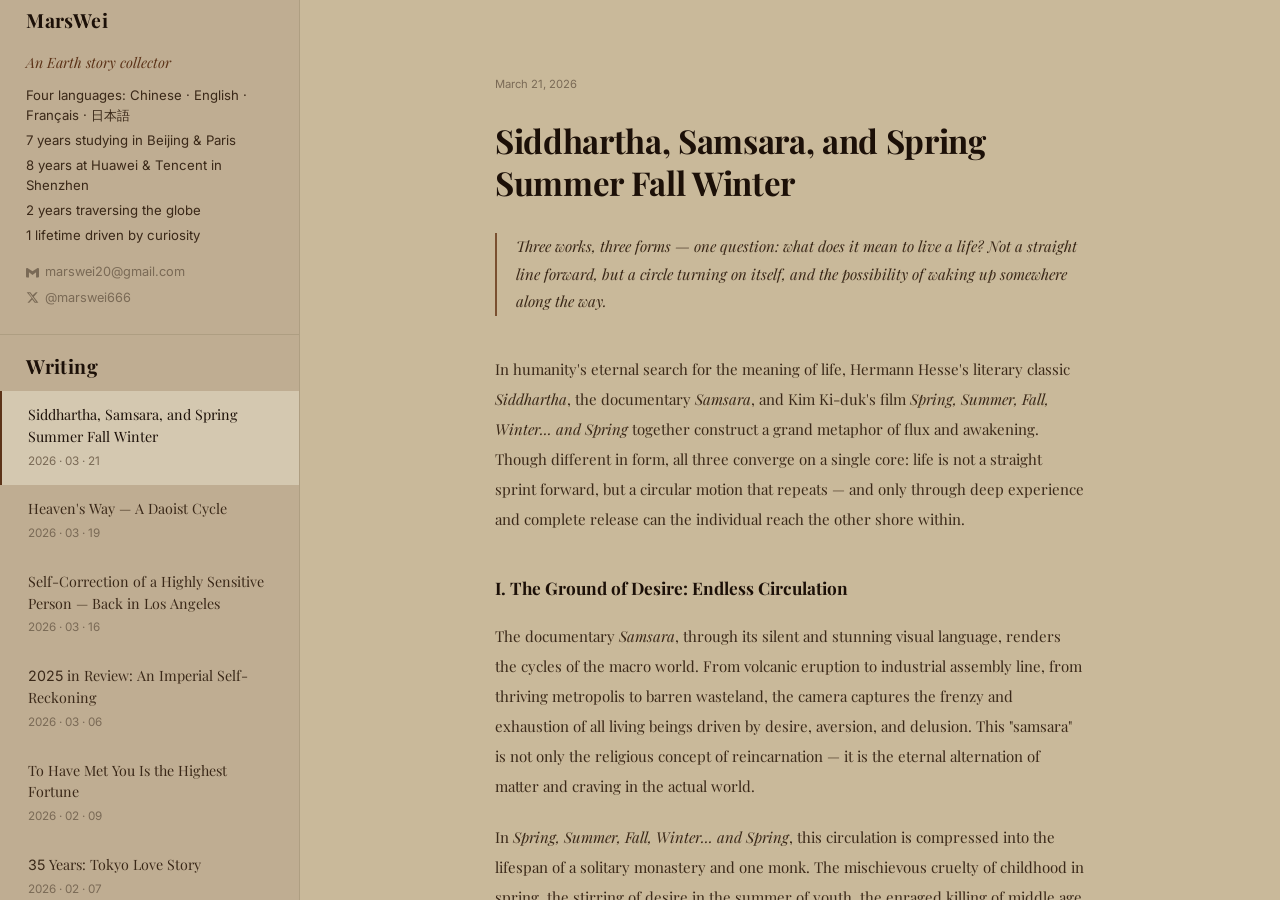
==== index.html @ f38840f4 "Update bio: One lifetime -> 1 lifetime Co-Authored-By: Claude Sonnet 4.6 <noreply@anthropic.com>" ====
<!DOCTYPE html>
<html lang="en">
<head>
  <meta charset="UTF-8" />
  <meta name="viewport" content="width=device-width, initial-scale=1.0" />
  <title>MarsWei</title>
  <meta name="description" content="MarsWei — An Earth story collector. Writing about travel, books, and society." />
  <link rel="preconnect" href="https://fonts.googleapis.com" />
  <link rel="preconnect" href="https://fonts.gstatic.com" crossorigin />
  <link href="https://fonts.googleapis.com/css2?family=Playfair+Display:ital,wght@0,700;1,400&family=Inter:wght@400;500&family=Noto+Serif+SC:wght@400;700&display=swap" rel="stylesheet" />
  <link rel="icon" type="image/png" sizes="32x32" href="favicon-32x32.png" />
  <link rel="apple-touch-icon" href="favicon-32x32.png" />
  <link rel="stylesheet" href="css/style.css?v=3" />
</head>
<body>

  <!-- ===== Sidebar ===== -->
  <aside class="sidebar">
    <div class="sidebar-header">
      <div class="site-name">MarsWei</div>

      <div class="bio-tagline">An Earth story collector</div>

      <div class="bio-lines">
        <span class="bio-line">Four languages: Chinese · English · Français · 日本語</span>
        <span class="bio-line">7 years studying in Beijing &amp; Paris</span>
        <span class="bio-line">8 years at Huawei &amp; Tencent in Shenzhen</span>
        <span class="bio-line">2 years traversing the globe</span>
        <span class="bio-line"><span class="num">1</span> lifetime driven by curiosity</span>
      </div>

      <a href="mailto:marswei20@gmail.com" class="social-link">
        <svg viewBox="0 0 24 24" fill="currentColor">
          <path d="M24 5.457v13.909c0 .904-.732 1.636-1.636 1.636h-3.819V11.73L12 16.64l-6.545-4.91v9.273H1.636A1.636 1.636 0 0 1 0 19.366V5.457c0-.904.732-1.636 1.636-1.636h.96L12 9.548l9.404-5.727h.96A1.636 1.636 0 0 1 24 5.457z"/>
        </svg>
        marswei20@gmail.com
      </a>

      <a href="https://x.com/marswei666" target="_blank" rel="noopener" class="social-link">
        <svg viewBox="0 0 24 24" fill="currentColor">
          <path d="M18.244 2.25h3.308l-7.227 8.26 8.502 11.24H16.17l-4.714-6.231-5.401 6.231H2.744l7.737-8.835L1.254 2.25H8.08l4.259 5.631 5.905-5.631Zm-1.161 17.52h1.833L7.084 4.126H5.117z"/>
        </svg>
        @marswei666
      </a>
    </div>

    <!-- Article list -->
    <nav class="sidebar-articles">
      <div class="articles-section-label">Writing</div>

      <div class="article-item active" data-article="18">
        <div class="article-item-title">Siddhartha, Samsara, and Spring Summer Fall Winter</div>
        <div class="article-item-date">2026 · 03 · 21</div>
      </div>

      <div class="article-item" data-article="17">
        <div class="article-item-title">Heaven's Way — A Daoist Cycle</div>
        <div class="article-item-date">2026 · 03 · 19</div>
      </div>

      <div class="article-item" data-article="16">
        <div class="article-item-title">Self-Correction of a Highly Sensitive Person — Back in Los Angeles</div>
        <div class="article-item-date">2026 · 03 · 16</div>
      </div>

      <div class="article-item" data-article="15">
        <div class="article-item-title"><span class="num">2025</span> in Review: An Imperial Self-Reckoning</div>
        <div class="article-item-date">2026 · 03 · 06</div>
      </div>

      <div class="article-item" data-article="14">
        <div class="article-item-title">To Have Met You Is the Highest Fortune</div>
        <div class="article-item-date">2026 · 02 · 09</div>
      </div>

      <div class="article-item" data-article="13">
        <div class="article-item-title"><span class="num">35</span> Years: Tokyo Love Story</div>
        <div class="article-item-date">2026 · 02 · 07</div>
      </div>

      <div class="article-item" data-article="12">
        <div class="article-item-title">Love in Three Dimensions</div>
        <div class="article-item-date">2026 · 01 · 28</div>
      </div>

      <div class="article-item" data-article="11">
        <div class="article-item-title">Life as a Game: If Xiaomi Loses, Money Has No Meaning</div>
        <div class="article-item-date">2026 · 01 · 23</div>
      </div>

      <div class="article-item" data-article="10">
        <div class="article-item-title">Reading Notes: Learning from Japan</div>
        <div class="article-item-date">2026 · 01 · 01</div>
      </div>

      <div class="article-item" data-article="9">
        <div class="article-item-title">The Distant Savior — Twelve Passages</div>
        <div class="article-item-date">2025 · 12 · 31</div>
      </div>

      <div class="article-item" data-article="8">
        <div class="article-item-title">Freedom and Dreams</div>
        <div class="article-item-date">2025 · 12 · 27</div>
      </div>

      <div class="article-item" data-article="7">
        <div class="article-item-title">Four Languages &amp; the Curse of Babel</div>
        <div class="article-item-date">2025 · 12 · 20</div>
      </div>

      <div class="article-item" data-article="6">
        <div class="article-item-title"><span class="num">2023–2025</span>: In Troubled Times, You See Who People Really Are</div>
        <div class="article-item-date">2025 · 12 · 07</div>
      </div>

      <div class="article-item" data-article="5">
        <div class="article-item-title">My Three Lives & Three Animal Lives</div>
        <div class="article-item-date">2025 · 11 · 01</div>
      </div>

      <div class="article-item" data-article="4">
        <div class="article-item-title">Written at <span class="num">35</span> — From the Place Where It All Began</div>
        <div class="article-item-date">2025 · 10 · 03</div>
      </div>

      <div class="article-item" data-article="3">
        <div class="article-item-title">The Road Ahead — A Poem at <span class="num">18</span></div>
        <div class="article-item-date">2025 · 10 · 01</div>
      </div>

    </nav>

  </aside>

  <!-- ===== Main Content ===== -->
  <main class="main">
    <button class="back-btn" id="backBtn">← Writing</button>

    <!-- Article 3 -->
    <article class="article-view" data-article="3">
      <div class="article-view-meta">
        <span class="article-view-date">October 1, 2025</span>
      </div>

      <h1>The Road Ahead — A Poem at <span class="num">18</span></h1>

      <p class="article-lead">
        I found this poem recently — written when I was eighteen, hand-copied into an old notebook. I almost didn't recognize the handwriting. I've translated it here, as faithfully as I can, without touching a word.
      </p>

      <div class="article-body">
        <p><em>The road ahead —<br>
        I know it will be hard, and long.<br>
        Perhaps filled with deception,<br>
        or endless storms and lightning,<br>
        and all those bitter waves of disappointment.</em></p>

        <p><em>The road ahead<br>
        is shrouded in grey, the path muddy,<br>
        thorns everywhere.<br>
        They've worn through my toes, cut my legs —<br>
        but I am not afraid.<br>
        I walk on, more resolute than before.</em></p>

        <p><em>Again and again, a wish rises.<br>
        Again and again, it falls in disappointment.<br>
        But I will keep raising wishes without end<br>
        and push harder still —<br>
        even if only a handful come true in the end.</em></p>

        <p><em>The road ahead<br>
        is full of something sacred and glorious,<br>
        of pride and confidence.<br>
        I will walk it, step by step,<br>
        letting sunlight rest quietly on my face,<br>
        a quiet pride glowing through the dark.</em></p>

        <p><em>The eighteen-year-old walks this road alone.<br>
        But I know —<br>
        the road ahead<br>
        needs a kindred spirit walking beside you.<br>
        On the road ahead,<br>
        we think deeply together, strive together.</em></p>

        <p><em>For her, I'll place the most beautiful wreath —<br>
        to make her impossibly lovely.<br>
        A pull-tab ring will do as a band —<br>
        even the ordinary holds extraordinary happiness.</em></p>

        <p><em>The road ahead<br>
        may sometimes find me weeping alone in a corner.<br>
        But so what.<br>
        The drive forward will not change.<br>
        Newspapers, still gathered one page at a time.<br>
        The body, still shaped one day at a time.<br>
        Brotherhood, only growing stronger.</em></p>

        <p><em>Treading the road ahead,<br>
        there is the joy of unexpected meetings —<br>
        drinking deep into the night with old friends long parted.<br>
        In the days of football, we all fouled and played dirty.<br>
        In the days of studying, we skipped class,<br>
        turned in blank papers, and teased our teachers ~~~~~~</em></p>

        <p><em>At eighteen, I work hard —<br>
        but I know I need to work twice as hard.<br>
        On that long road still ahead,<br>
        my brothers and I<br>
        will raise a future together,<br>
        stand at the highest point.</em></p>

        <p><em>What was helpless falls away; what arrives is glory.<br>
        The road ahead, though long,<br>
        at its far end —<br>
        maturity, pride, grace, extraordinary achievement.<br>
        Ten thousand rays of light, gold in every direction,<br>
        spirit soaring, drawing every eye.</em></p>

        <p><em>But one thing —<br>
        that heart has been hard.</em></p>

        <img src="little-prince.png" alt="The Little Prince" style="width:100%;display:block;margin:2.5rem 0;" />

        <h2>A Note, Years Later</h2>

        <p>Reading this again, I feel tenderness more than embarrassment. The eighteen-year-old who wrote this had no idea what was coming — the cities, the companies, the roads that turned out to be dead ends, the friends who drifted away, the ones who stayed.</p>

        <p>He was excessive. Earnest to the point of naivety. He believed in brotherhood and glory and the girl he would crown with flowers. Some of that came true in ways he wouldn't have recognized. Most of it didn't, the way most things at eighteen don't.</p>

        <p>But I'm glad he wrote it down. He had no reason to think anyone would read it — not even his future self.</p>

        <blockquote><em>"All grown-ups were once children, although few of them remember it."</em><br>— The Little Prince</blockquote>
      </div>
    </article>

    <!-- Article 4 -->
    <article class="article-view" data-article="4">
      <div class="article-view-meta">
        <span class="article-view-date">October 3, 2025</span>
      </div>

      <h1>Written at <span class="num">35</span> — From the Place Where It All Began</h1>

      <p class="article-lead">
        Seventeen years ago I wrote a poem in a second-floor room beside a national highway. Today, at thirty-five, I'm back in that same place — trying to make sense of where the road has led.
      </p>

      <div class="article-body">

        <h2>1.</h2>
        <p>In the summer of 2008, at eighteen — after the gaokao, at home on holiday — I bought my first computer. In a second-floor room beside National Highway 316, I wrote a poem called <em>The Road Ahead</em>, casting my eyes toward the future.</p>

        <img src="diary-2008.png" alt="远方的路 — 2008-07-10" style="width:100%;display:block;margin:2rem 0;border-radius:4px;" />

        <p>The ending I imagined held both dazzling growth and the coldness of the world. In that sense, perhaps I was a little bit oracle — the prophecy came true. I remember not wanting to write the ending too bleakly at eighteen, so I used ** to stand in for the actual words. Seventeen years later, in 2025, "bleak" is not an unfair word for the human heart — I mean the heart, not material progress or technology.</p>
        <p>Seventeen is a prime number. Seven is a beautiful prime — the universe speaks without words: a week has seven days, music has seven notes, a rainbow has seven colors. The number seventeen has brought extraordinary luck to a certain brand. Standing at my own freezing point today, I wonder: can fortune turn? Can I be granted just a little luck?</p>

        <h2>2.</h2>
        <p>Seventeen years. Lucky ones. This prime number divides neatly into two parts: seven years studying (2008–2015), ten years working (2015–2025).</p>
        <p>A few days ago I had a voice call with Teacher Tang in Beijing, talking through my current confusion. At the end, he used one word: <em>lucky</em>. He was right. I am a person who has been looked after — truly lucky. (Evidence: at ten years old, I nearly drowned three times and was saved each time.)</p>
        <p>Seven years of school: two master's degrees, one in Beijing and one in Paris. I learned English, French, and Japanese. My major was computer science, and I interned at a gaming company on Huixin East Street in Chaoyang — across from Beijing Union University. My salary was apparently the highest among the student interns, though I had no idea at the time.</p>
        <p>After graduating in 2015, I worked eight years at Huawei and Tencent in Shenzhen — the best internationally-oriented companies, large platforms, brilliant colleagues, and the finest offices I could have asked for: Huawei's Bantian headquarters, Tencent's Binhai Tower. When COVID ended in 2023, I set a world-travel plan in motion — fulfilling an impulse sparked at sixteen by a high school geography book. From September 30, 2023, when I left Tencent, to October 2025: two full years. After two years of wandering, standing at the milestone of thirty-five, I find myself lost and in pain. Thirty-five — too old to go back, not yet high enough to reach forward.</p>

        <h2>3.</h2>
        <p>This luck also showed up as sensitivity: to herd psychology, to sociology, to the way large companies manage their people. It showed up in my risk awareness and financial management. <em>The Crowd</em>, <em>Fooled by Randomness</em>, <em>The Black Swan</em>, <em>Antifragile</em> — these four classics gave me framework and practice. I was very fortunate not to have joined the collective game of Chinese real estate. Counting from Evergrande's collapse in 2021, 2025 is the fifth year of this financial crisis — which also became the backdrop for Tencent's cost-cutting that ended my contract.</p>
        <p><strong>Post-graduation luck #1:</strong> Salaries from Huawei and Tencent allowed me to build real savings — a first curve.</p>
        <p><strong>Post-graduation luck #2:</strong> I put 70% of those savings into Xiaomi stock at 1.810 HKD. Using tools, using the insight of smarter people, using the current of the times — making money with money. As long as I don't lose, I'll take it.</p>

        <h2>4.</h2>
        <p>Perhaps because of my sensitivity to social trends — or call it personal heroism (none of my business, yet I couldn't help paying attention; why couldn't I just be an ostrich?) — my occasional remarks left people puzzled. Two moments led my manager to misread me, and ultimately to the non-renewal.</p>
        <p><strong>①</strong> In 2021, stationed at a Tencent subsidiary in Wuhan, I helped the Shenzhen manager oversee the local team. At year-end, after the performance review, the manager asked — as was his custom — if I had a question. I asked from a macro-trend angle: <em>Would the Shenzhen team be expanding headcount in 2022?</em> He immediately read it as me complaining about having too many miscellaneous tasks. "Mars, I don't know what you're trying to say." I explained at once — it wasn't personal, I was trying to gauge the financial crisis's impact on the internet industry, based on signals I'd picked up from senior leadership chatting in the elevator. The misunderstanding seemed to pass.</p>
        <p><strong>②</strong> At the end of 2022, after another review, he again asked for my question. Again I approached it from a macro angle: <em>"I feel like young people today are tending toward 'lying flat'..."</em> He went silent. More than half a year later, in August 2023, he called me in and said my contract would not be renewed in September — citing that "lying flat" remark. Only then did I realize I'd been misunderstood a second time: he thought I was announcing my own checked-out attitude, when I was discussing a societal trend. By then it was too late. I accepted the outcome calmly — and set the world-travel plan in motion. People are alive. I had no mortgage. Money: you can't bring it when you're born, you can't take it when you die.</p>
        <p><strong>③</strong> There was also a personal reason for leaving. People are products of their environment. Engineering-trained thinking is overly rational. Seven years of school, eight years of work — day and night conditioned by computational thinking. The cost: unable to relax, unable to speak lightly, unable to be interesting. And the essence of life is easy laughter, looseness, vitality. So I needed to break out and change myself. Only now, having stepped off the track I'd been on for over a decade, the difficulty of reinventing myself has hit me all at once. I am confused, and lost.</p>

        <h2>5.</h2>
        <p>When I graduated in 2015, I was a blank page — emotional intelligence, the ability to handle conflict and misunderstanding: all zero. Now in 2025, on this National Day holiday, standing in my hometown, I find myself thinking of her — a high school classmate. Six and a half years after graduation, in the half-year before I finished my master's, we became a couple. But she had already been working for two and a half years, and her plan to return to our hometown was already set. By June, when I graduated, my plan was Guangzhou or Shenzhen. So we had half a year, then long-distance, then well-meaning elders who made things worse — and that was the end of it.</p>
        <p>Today I thought about adding her on WeChat and suggesting a coffee — just to reconnect, just as a courtesy. I also need people around me to offer some life-level advice. I'm someone who genuinely listens.</p>
        <p>In the years that followed, I had two more relationships — one for four years, a gap of three years, then one for two years. There were problems and shortcomings on my side in both. Those experiences confirmed something: everything takes time to learn. Work requires investment. Love, family, and life all require investment. God is fair. Nothing can be done lazily.</p>

        <h2>6.</h2>
        <p>I first read <em>The Three-Body Problem</em> on a flight from Beijing to Guangzhou in 2015, the day I graduated. Later at Huawei, I read it a second time — taking notes and writing diary entries — so I could discuss it more precisely with my colleagues over lunch. In 2025, on a break in Los Angeles, I read the whole trilogy a third time, in English, to improve my language skills. Ten years of devotion to one book series. I suppose that makes me strange. Time to let it go. Time to forget. Having written it here, that's enough of a footprint.</p>

        <h2>7.</h2>
        <p>This is the seventh section of this diary. Seven is a beautiful prime. The universe speaks without words. A kind of magical luck.</p>
        <p>I have four choices:<br>
        <strong>①</strong> Go to Tokyo, stay in IT, work at a high level — fully level up my Japanese and live Japanese culture.<br>
        <strong>②</strong> Attend NUS for a third master's in Financial Engineering, pivot to investment banking using my computer science background, and build a life in Singapore.<br>
        <strong>③</strong> Double down on cross-border e-commerce with North America, become an international businessman, and build a life in California.<br>
        <strong>④</strong> Do none of the above — continue traveling, and spend winters back in my home base: Shenzhen.</p>
        <p>What makes all four agonizing is fundamentally the same: my cash savings haven't reached where I'd like them to be. Option ② means 500,000 RMB in tuition plus time. Option ③ means heavy capital investment. Option ④ means pure spending with no effort. All of them make me hesitate.</p>
        <p>Here I offer a small prayer: in the next three to five years, may Xiaomi stock slowly and steadily rise. The appreciation of that asset would give me far more freedom of choice.</p>
        <p>Since 2023, driven by a kind of overflow of goodwill, I've been practicing active generosity toward the people and situations around me. From a market-economics perspective, it hasn't paid off — economically, it's been a net drain. And some of the low behavior I've encountered — in contrast to the environments of Huawei and Tencent — has been hard to digest. Goodwill is finite. It must go to the right people and the right causes.</p>
        <p>Keep going. In these coming months, I need to think clearly and choose one path — then throw myself into it completely.</p>

        <img src="charlie-munger.png" alt="Poor Charlie's Almanack" style="width:100%;display:block;margin:2rem 0;border-radius:4px;" />

        <blockquote><em>"It is the time you have wasted for your rose that makes your rose so important."</em><br>— The Little Prince</blockquote>

      </div>
    </article>

    <!-- Article 18 -->
    <article class="article-view active" data-article="18">
      <div class="article-view-meta">
        <span class="article-view-date">March 21, 2026</span>
      </div>

      <h1>Siddhartha, Samsara, and Spring Summer Fall Winter</h1>

      <p class="article-lead">
        Three works, three forms — one question: what does it mean to live a life? Not a straight line forward, but a circle turning on itself, and the possibility of waking up somewhere along the way.
      </p>

      <div class="article-body">

        <p>In humanity's eternal search for the meaning of life, Hermann Hesse's literary classic <em>Siddhartha</em>, the documentary <em>Samsara</em>, and Kim Ki-duk's film <em>Spring, Summer, Fall, Winter... and Spring</em> together construct a grand metaphor of flux and awakening. Though different in form, all three converge on a single core: life is not a straight sprint forward, but a circular motion that repeats — and only through deep experience and complete release can the individual reach the other shore within.</p>

        <h2>I. The Ground of Desire: Endless Circulation</h2>

        <p>The documentary <em>Samsara</em>, through its silent and stunning visual language, renders the cycles of the macro world. From volcanic eruption to industrial assembly line, from thriving metropolis to barren wasteland, the camera captures the frenzy and exhaustion of all living beings driven by desire, aversion, and delusion. This "samsara" is not only the religious concept of reincarnation — it is the eternal alternation of matter and craving in the actual world.</p>

        <p>In <em>Spring, Summer, Fall, Winter... and Spring</em>, this circulation is compressed into the lifespan of a solitary monastery and one monk. The mischievous cruelty of childhood in spring, the stirring of desire in the summer of youth, the enraged killing of middle age in autumn — the director captures with precision how desire sprouts, runs wild, and finally withers through the turning of seasons. Each generation seems to repeat the same errors. This fatalistic sense of recurrence is the most unsettling portrait of what samsara actually means.</p>

        <img src="samsara-film-a.png" style="width:100%;display:block;margin:2rem 0;border-radius:4px;" />

        <h2>II. The Value of Experience: Becoming Enlightened in the World</h2>

        <p>Hesse puts forward a profound proposition in <em>Siddhartha</em>: wisdom cannot be transmitted — only experience is real. Siddhartha does not simply follow the Buddha's teachings as his friend Govinda does. Instead he chooses to plunge into the world. He passes through the heights of power, the depths of sensual indulgence, and the corruption of wealth — and only then, sitting beside a river, does he hear the earth's song.</p>

        <p>This resonates exactly with how the old monk in <em>Spring, Summer, Fall, Winter</em> teaches his student. Faced with the student's lostness, he does not offer empty scripture. He lets the young man go — to live through the anguish of love and the judgment of the law. Life must be burned in fire before compassion can rise from the ashes. As Siddhartha discovers, the river — like the flowing images in <em>Samsara</em> — is simultaneously past and future; all suffering and all joy are inseparable parts of a complete life.</p>

        <img src="samsara-film-b.png" style="width:100%;display:block;margin:2rem 0;border-radius:4px;" />

        <h2>III. The Other Shore of Awakening: Letting Go Is Completion</h2>

        <p>All three works arrive at a transcendent stillness. <em>Samsara</em> ends with the destruction of a sand mandala — a metaphor for the emptiness that remains when all splendor has fallen. <em>Spring, Summer, Fall, Winter</em> closes with a new spring arriving: the aged student has become the new master, carrying rocks up the mountain — not only a continuation of ascetic practice, but a calm acceptance of cause and consequence.</p>

        <p>Siddhartha's smile beside the river is the highest form of this awakening. He no longer tries to resist time. He no longer tries to escape desire. He has learned to listen. He discovers that the world is already complete — that every single moment contains eternity within it.</p>

        <blockquote><em>How does a drop of water never dry out? By flowing into the sea.</em></blockquote>

      </div>
    </article>

    <!-- Article 17 -->
    <article class="article-view" data-article="17">
      <div class="article-view-meta">
        <span class="article-view-date">March 19, 2026</span>
      </div>

      <h1>Heaven's Way — A Daoist Cycle</h1>

      <p class="article-lead">
        A cycle with no beginning and no end. Each ring of the chain holds the next in contempt — and is held in contempt by the one before it.
      </p>

      <div class="article-body">

        <p>Mild crisis — cash is king.<br>
        Moderate crisis — gold is king.<br>
        Deep crisis — guns are king.<br>
        Extreme crisis — food is king.<br>
        No crisis — women are king.</p>

        <p>Women are worthless before wealth.<br>
        Wealth is worthless before power.<br>
        Power is worthless before guns.<br>
        Guns are worthless before the poor.<br>
        The poor are worthless before women.</p>

      </div>
    </article>

    <!-- Article 16 -->
    <article class="article-view" data-article="16">
      <div class="article-view-meta">
        <span class="article-view-date">March 16, 2026</span>
      </div>

      <h1>Self-Correction of a Highly Sensitive Person — Back in Los Angeles</h1>

      <p class="article-lead">
        I have a fondness for the number three: third-born, and my name Mars shares its root with March — <em>Mars</em> in French. I landed in Los Angeles on the 13th, mostly reset my jet lag in one day, and woke to daylight on the 14th — the observations from the journey already running through my head.
      </p>

      <div class="article-body">

        <img src="naval-49.png" style="width:100%;display:block;margin:2rem 0;border-radius:4px;" />

        <p>In January, while still in Tokyo, I had a series of conversations with ChatGPT and Gemini about psychology and discovered the concept of the Highly Sensitive Person (HSP). Secondary confirmation came through Xiaohongshu and Douyin. HSP is a double-edged trait — learning to use it well has become one of the central questions of this period. That month I wrote a piece on the subject: <em>Life as a Game: The HSP's Sense of Authorship</em>. Another piece — <em>Life as a Game: If Xiaomi Loses, Money Has No Meaning</em> — was also, in hindsight, an expression of the same observational sensitivity applied to social and market trends.</p>

        <p>Being able to spend three months in Tokyo came down to two things. One: as a student I'd once turned down a Waseda University winter camp — this short language program was a kind of private restitution. Two: Ryuichi Sakamoto, Takeshi Kitano, <em>Tokyo Love Story</em>, <em>Long Vacation</em> — all lodged in my mind years ago. Sakamoto in particular, ever since his pure piano piece <em>Merry Christmas, Mr. Lawrence</em>, has felt to me like someone who communes with something beyond the ordinary — what in Chinese one might call "channeling spirits." Today, in the early hours in Los Angeles, a blogger's analysis confirmed: Ryuichi Sakamoto was an HSP. That same perceptual faculty is what made me back Liang Bo and Chen Chusheng years ago, when both looked like acts of defiance — against the crowd, against commercial logic. Under long-termism, both have gone far and stayed steady. An HSP who learns to use the trait well becomes a late-bloomer of consequence. Whether Liang Bo and Chen Chusheng are HSPs I can't say with certainty. But perhaps the converse is more reliable: HSPs are naturally suited to become artists.</p>

        <p>Combining my childhood experiences, my record at Huawei and Tencent, and my track record reading social and industry trends, I've confirmed it: I am highly sensitive. The productive application of this trait is industrial trend observation — specifically, using it to select companies in public markets and wait with patience, generating the financial returns that fund the life rhythm I want.</p>

        <p>This round of sensitivity, turned inward: honest reflection, pushing toward genuine self-knowledge.</p>

        <h2>Eight Questions</h2>

        <p><strong>①</strong> Can I really sustain all four languages — Chinese, English, Japanese, French — along with a lifelong curiosity about the world? English has long been real: communication, work, reading full books. But do I have the capacity and the time for Japanese and French at that same level? When I was younger I never found learning taxing. Recently I've confirmed what I'd rather not admit: switching between language databases causes a pause of several seconds — a glitch that makes me uncomfortable. And that discomfort is the signal. I don't need to cling to this. I can move the language hobby further down the timeline. The most urgent thing, the thing that matters most right now: apply HSP's observational acuity to industry and market analysis, select the right stocks, secure sufficient financial returns. Then come back later, leisurely, and be a language enthusiast. Which is, after all, itself an HSP's kind of joy.</p>

        <p><strong>②</strong> Can I really work out a dimensional-reduction way of living? Financially, using a USD card to spend in Japan or China is the cleaner form of that arbitrage. The full version means becoming a business operator — running cross-border e-commerce between North America and East Asia, selling Chinese and Japanese goods to North American consumers, needing only modest USD margins to live comfortably in East Asia without being an office worker. I ran small experiments in 2025. 2026 I'll push a little harder. The market will have its answer eventually. As long as I don't lose money, even without profits, I'll have learned something real.</p>

        <p><strong>③</strong> Have I overestimated my ability to stay idle without restlessness? Taleb — author of my favorite book — worked eight years, then became himself. As an HSP, I was never well-suited to repetitive engineering work; during the industry's upswing the mismatch didn't show, but from 2021 onward the environment grew relentlessly intense, and the "spiritual quality" HSPs seek became a liability. Eight years in, the software engineering chapter ended. I'd actually been preparing for that ending for three years — modeling it loosely on Taleb's eight years — building toward the freedom to be idle on my own terms. This is now year three of that global wandering. And some anxiety has started to surface. I once wanted to test whether I had the stillness of Ding Yuanying from <em>The Distant Savior</em> — three quiet years in an ancient city. Year three tells me: the stillness I assumed I had is not as deep as I believed. This may also connect to a stock that fell nearly 50% over the six months from October 2025 to March 2026. HSPs love solitude — most people can't handle three months without work. For me, solitude requires a foundation of passive income, or a capital base that earns while I rest.</p>

        <img src="peacock-50.png" style="width:100%;display:block;margin:2rem 0;border-radius:4px;" />

        <p><strong>④</strong> Moving between Shenzhen, Tokyo, and Los Angeles creates emotional friction at every transition. I'd never seen plum blossoms before Tokyo — then suddenly saw them everywhere, all at once. Never seen peacocks roaming wild before LA — then they were on every street. Japan's excessive civility and cleanliness. America's absolute freedom and individuality. East Asia whitens its beauty standards; the West darkens them. Sometimes I want the open warmth of a Western embrace; sometimes I want Tokyo's quiet orderliness; sometimes I want China's quality-to-price ratio. This wanting-of-all-three is a black hole in my thinking. I'm trying to build the capacity to inhabit that black hole — to turn it into a genuine synthesis. The probability of succeeding is low. Or at least there's no visible output yet. But there's enough time ahead to keep trying, as long as the financial floor holds. HSPs genuinely love this kind of singular, unreplicable "creation."</p>

        <p><strong>⑤</strong> Identity and belonging. Right now I write in Chinese — it's the language I use to communicate with my own soul. Though HSPs have a natural skepticism toward group systems, the Chinese language corpus has been feeding me for thirty years. To genuinely reconstruct that thirty-year imprint would take at least another five years of deliberate rewiring. To strip away three layers of your own skin — that requires a particular kind of ruthlessness. I'll watch quietly to see whether I'm that kind of person.</p>

        <p><strong>⑥</strong> Adaptive fluency. In the longer run, I'll probably develop the ability to shift registers entirely — speaking each person's language, meeting each world on its own terms. This doesn't conflict with authenticity; it's a higher-order form of it. The challenge is controlling empathy without emotional flooding, and controlling analytical curiosity without letting it scatter. Seeing the homeless encampments and cannabis culture along LA's streets, I no longer need to empathize or investigate. It simply is. I no longer need to puzzle over why America's infrastructure is so far behind Japan and China. It simply is. What I need to receive is this: America has the world's first-ranked capital markets. Fish where the fish are. Just as SoftBank's PayPay — a Japanese domestic mobile payment system — chose to list on NASDAQ rather than the Tokyo Stock Exchange.</p>

        <p><strong>⑦</strong> One more experiment: do I have enough self-discipline to go deep into three books on my reading list — and simultaneously keep my hands off Douyin, Xiaohongshu, WeChat groups, and TikTok?</p>

        <p><strong>⑧</strong> A four-year social observation, from someone who holds onto things: this is my fourth visit to Arcadia 88 Beef Noodle in Arcadia — a Shanghai-Taiwanese husband-and-wife shop, first visited in December 2023. A bowl of tomato and egg noodles has gone from $12 to $19. A 58% price increase. Tokyo's basic cost of living has also risen noticeably. Both Japan and America have had years of rising equity markets; some inflation is a natural feature of healthy economic growth. China's deflation is the harder story. After the nostalgia: cook at home.</p>

        <h2>On the HSP</h2>

        <p>HSPs are often labeled as "overthinkers" or "too emotional." But high sensitivity has never been a flaw — it is a distinct form of being: fine-grained perception, deep empathy, a rich inner life. A natural inclination toward self-reflection, toward thinking, toward the philosophical and the meaningful. And an equally natural tendency to exhaust in crowds — requiring solitude to recover and settle.</p>

        <p><strong>①</strong> Inner peace is a feeling of gentle, unobstructed flow. Not the absence of waves — but a deep underlying steadiness. However loud the wind outside, there is a place inside that holds. This peace is not escape. It is the foundation from which an HSP can live well and stay clear.</p>

        <p><strong>②</strong> Deep relationships. Many assume HSPs avoid people. What we actually avoid is the consumption of shallow small talk and performance. Once inner peace is established, the desire for genuine connection becomes stronger, not weaker. A relationship of mutual understanding and honesty is nourishment for us — not a burden.</p>

        <p><strong>③</strong> Professional mastery is the real-world anchor. HSPs may not thrive navigating complex social webs, but we tend to go deep in focused domains. Through sustained accumulation and refinement, building solid expertise creates space for choice — and reduces the friction cost of living in the world.</p>

        <p><strong>④</strong> A life aligned with one's values is the destination of all the above. HSPs are acutely intolerant of inauthenticity. When life diverges from inner conviction, the dissonance is constant and corrosive. Only when outer form and inner system match does the HSP feel genuinely grounded, complete, and at peace.</p>

        <p>These four connect and build on each other: peace brings inner clarity; clarity opens toward deep relationship; maintaining independence and growth within relationship depends on the confidence that professional mastery provides; and all of it must ultimately land in a life that reflects one's values — completing the loop.</p>

        <h2>The HSP's Ceiling</h2>

        <p>The highly sensitive person is, by nature, a receiver of the era's emotional frequencies — built to catch what others miss. The gift runs through every trait. What HSPs are capable of at their best:</p>

        <p><strong>1.</strong> Hidden group spiritual leader — your depth and contagious quality can move and carry large numbers of people.</p>
        <p><strong>2.</strong> Authentic expression — in a crowd of performers, you reach the essential truth the fastest.</p>
        <p><strong>3.</strong> Luminous clarity — you produce what is true, good, and beautiful, because that is what you are.</p>
        <p><strong>4.</strong> Irreplicable — strong learning capacity, fast update speed, angles that consistently catch people off guard.</p>
        <p><strong>5.</strong> Introspection at the highest level — mature object separation, able to see clearly into both your own and others' weaknesses mid-game.</p>

        <p>High sensitivity paired with high capacity for decisive action — that combination is unstoppable. Without the iron hand, don't ignite the compassionate heart.</p>

      </div>
    </article>

    <!-- Article 15 -->
    <article class="article-view" data-article="15">
      <div class="article-view-meta">
        <span class="article-view-date">March 6, 2026</span>
      </div>

      <h1><span class="num">2025</span> in Review: An Imperial Self-Reckoning</h1>

      <p class="article-lead">
        Why two months late? Time dissolves meaningless noise. And delayed gratification is a practice, not just a principle. The term I'm borrowing — "imperial self-reckoning" — comes from Emperor Wu of Han, who in his later years wrote a formal confession of his errors. My name borrows from Wei Zheng of the early Tang. History runs in the blood.
      </p>

      <div class="article-body">

        <p><strong>①</strong> New Year 2025 was in Diamond Bar, Los Angeles County. My daily reading: the English edition of the entire <em>Three-Body Problem</em> trilogy, the English edition of <em>Antifragile</em>, and the Mormon scripture <em>The Book of Mormon</em> — considered heretical by Christianity's three main branches: Catholicism, Eastern Orthodoxy, and Protestantism. The Hong Kong stock market was cheerful in the first half of 2025; after October, a pullback put everyone in low spirits. In <em>The Three-Body Problem</em> there is a hibernation technology — you identify a future moment you believe in, enter stasis, and wake up only when the time comes to verify your conclusion. I have a position that needs two to three more years to mature. The volatility in between will affect my mood, and I keep thinking: if only hibernation were real. Through all of this I've come to recognize that my composure is not as still as water as I believed. There is still desire, aversion, attachment. There is an information cocoon.</p>

        <p><strong>②</strong> In March, I finished <em>The Book of Mormon</em> in Los Angeles and went through baptism. Two things I hadn't known before clicked into place. First: the word "Baptist" — as in Hong Kong Baptist University. Second: the West is not universally as open as media portrays. There is a small subset of people living out a strict, family-centered, almost ascetic discipline — committed to one partner, one path. And I discovered this is a global organization with a member registry. Wherever I went — Vancouver, Hong Kong, Tokyo — the local community was there.</p>

        <p><strong>③</strong> Late March brought a crisis that needed handling — a person of genuinely bad character who had to be removed. It clarified something: the basic principles of respect, collaboration, integrity, and mutual support that I took for granted in big tech are a luxury outside those walls. My old environment had kept me simple. Fortunately I'd always been relatively independent — I never freeloaded off others, which kept a safe distance maintained. For this kind of person: inform mutual acquaintances of the character issue, don't engage, don't argue, execute deletion. April through June I ran some social experiments — made contact with people living at the lower edges of society. Every one of them had a life story that could fill a film.</p>

        <p><strong>④</strong> July was at a friend's home in Vancouver. Comparing myself to someone my age: he started at a Vancouver university in July 2023, graduated June 2025, secured a formal job, opened a new chapter. I was still drifting. Is what I call "thinking things through" actually just overthinking? Or worse — am I overestimating myself? The self-doubt comes from trying to apprentice myself to Taleb. Taleb spent years accumulating knowledge across disciplines while working — multiple languages, mathematics, finance, history, sociology, psychology, philosophy — then struck out on his own after eight years. I'm still circling the entrance. Two to three more years before I know whether I can even get in the door. That is the source of the present pain.</p>

        <p><strong>⑤</strong> August: returned to Shenzhen. By inertia, my coffee chats were still limited to former Tencent, Huawei, and ByteDance colleagues — I didn't notice the cocoon until the Tokyo coffee chats in December made it visible. Somewhere during that period back in China, something shifted — years of easy looseness suddenly became a vague, directionless anxiety. That was when I realized I wasn't as mentally spacious as I'd always assumed. I'm flesh and blood too. I can feel like a kite that's lost its string. It was also when I understood, concretely, how hard it is to convert a casual idea or conversation into a real action. In my old work environment, an idea from a meeting could be executed by the time the meeting ended. That contrast was striking.</p>

        <p><strong>⑥</strong> December 15th: I landed in Tokyo regardless — figure out housing, meet people, find a language school, sort the rest later. The Tokyo coffee chats gave me a lot to think about, and some genuine, tangible gains. I've been working through the two volumes of <em>Standard Japanese</em> at the school's pace — making up for a gap I felt since student days. Something has shifted in how I think about multilingualism. With AI evolving exponentially, the practical value of having Chinese, English, French, and Japanese hard-wired in my brain has diminished significantly. I sometimes ask myself: am I indulging a personal vanity? And I've noticed my brain takes a two-second pause to switch between language databases — it doesn't flip instantly.</p>

        <p><strong>⑦</strong> The thing that shaped 2025 most forcefully was a particular brand. Through shared belief in it, a few people found each other — or ended up on the same boat. Three companions maintained this community: Will (Imperial College, University of Edinburgh, HKU), Oracle (Shanghai Jiao Tong, PhD from New York, now teaching computer science at Chongqing University on a talent recruitment program), and Mickey (mathematics at Sichuan University). The peak produces false devotees; dusk reveals the true believers. Whatever the outcome in the years ahead, the courage and conviction these three showed is rare and precious. A genuine friendship was formed.</p>

      </div>
    </article>

    <!-- Article 14 -->
    <article class="article-view" data-article="14">
      <div class="article-view-meta">
        <span class="article-view-date">February 9, 2026</span>
      </div>

      <h1>To Have Met You Is the Highest Fortune</h1>

      <p class="article-lead">
        Forty-two lines. Some collected, some lived, some overheard. None of them easy.
      </p>

      <div class="article-body">

        <p>1. Plans succeed in secrecy.</p>
        <p>2. Don't be eager to teach others.</p>
        <p>3. Don't forsake what's near to seek what's far.</p>
        <p>4. Society mocks poverty, not prostitution.</p>
        <p>5. A cup of rice earns gratitude; a bushel creates resentment.</p>
        <p>6. Kneel too long and you forget how to stand.</p>
        <p>7. To have met you at all is the highest fortune.</p>
        <p>8. The concern is not scarcity but inequality.</p>
        <p>9. Morning runs. Reading. Writing.</p>
        <p>10. Clothes are better new; people are better old.</p>

        <img src="snow-44.png" style="width:100%;display:block;margin:2rem 0;border-radius:4px;" />

        <p>11. What's it to you? What's it to me?</p>
        <p>12. Give without expecting return. If you expect return, don't give.</p>
        <p>13. Rationality is avoiding systemic ruin.</p>
        <p>14. No rush. No fear. No shame.</p>
        <p>15. The pessimist is correct; the optimist succeeds.</p>
        <p>16. History is a good teacher and friend — it saves others, and saves yourself.</p>
        <p>17. If criticism is not free, praise means nothing.</p>
        <p>18. Too many clever people. Too few wise ones.</p>
        <p>19. Without broad learning you cannot navigate change; without precise thinking you cannot grasp subtlety.</p>
        <p>20. You admire him, you respect him — but you don't want to be him.</p>

        <img src="snow-45.png" style="width:100%;display:block;margin:2rem 0;border-radius:4px;" />

        <p>21. A wealthy colleague's personal motto: <em>May I die young and never be reborn.</em></p>
        <p>22. The peak produces false devotees; dusk reveals the true believers.</p>
        <p>23. Civil officials wear birds on their robes; military officials wear beasts.</p>
        <p>24. Both excessive worship and excessive contempt for others come from not knowing them.</p>
        <p>25. Six external causes of illness; seven internal injuries of emotion. Everyone gets sick sometime.</p>
        <p>26. A kind friend's personal motto: <em>May I become cold-hearted and profit-driven.</em></p>
        <p>27. When selling, the buyer is king. When sick, the doctor is king.</p>
        <p>28. A scholar can't out-argue an old woman in the street. As a butcher he might manage.</p>
        <p>29. The sages' books were written to be read. Try to use them to get things done and they're useless.</p>
        <p>30. Vileness is the passport of the vile; nobility is the epitaph of the noble.</p>

        <img src="snow-46.png" style="width:100%;display:block;margin:2rem 0;border-radius:4px;" />

        <p>31. "Labor is glorious. Heaven rewards diligence. Diligence is the foundation." — Read mostly in reverse.</p>
        <p>32. Heaven and earth are not benevolent — they treat all things as straw dogs. The sage is not benevolent — he treats the people as straw dogs.</p>
        <p>33. When the waters of Canglang run clear, I wash my hat-strings. When the waters run muddy, I wash my feet.</p>
        <p>34. If my abilities can only bring me poverty, then poverty is my worth.</p>
        <p>35. The greatest fortune in life is meeting people who tell you what to read — not how to eat, drink, and gamble.</p>

        <p>36. Computers and books are simple: treat them well and they treat you well. Spend this life with simple people and simple things.</p>
        <p>37. A person's success owes gratitude not only to family, friends, the public, lovers, mentors, and investors — but also to enemies.</p>
        <p>38. Like in <em>The Three-Body Problem</em> — the internet is a dark forest. Every spectator holds a gun, waiting for drama to arrive. Always wanting more, never less.</p>

        <p>39. A complete and correct understanding of life requires only this: get seriously ill once. Lie in a hospital for a few days. Ideally be forced into surgery. Or watch the person in the next bed be carried into the crematorium.</p>
        <p>40. A systematic absence of sports and cultural events cannot offset prolonged systemic anxiety. Those who participate in sports and culture are winners; those who compete purely for money are the wounded.</p>
        <p>41. What is wealth? Stocks, bonds, savings, gold, property, even cash — none of it qualifies. True wealth is the good food you've eaten and the rich experiences you've lived.</p>
        <p>42. "You are completely a country person. You have never lived in another culture. Without that, how can you understand another society? Before you decide to teach, you should go abroad — live inside a completely different culture and let it seep into you."</p>

      </div>
    </article>

    <!-- Article 13 -->
    <article class="article-view" data-article="13">
      <div class="article-view-meta">
        <span class="article-view-date">February 7, 2026</span>
      </div>

      <h1><span class="num">35</span> Years: Tokyo Love Story</h1>

      <p class="article-lead">
        January 7, 1991 — January 7, 2026. Thirty-five years. A drama shot at the peak of Japan's economic era, and a plaza in Yoyogi that hasn't changed in three decades.
      </p>

      <div class="article-body">

        <p><em>Tokyo Love Story</em> is an urban love story filmed at the height of Japan's economic boom. The crowded streets in the background are themselves a testament to that vitality. Filmed in 1990, broadcast on NHK in 1991. The drama ends like this:</p>

        <img src="tls-39.png" style="width:100%;display:block;margin:2rem 0;border-radius:4px;" />

        <p>"Hello, Kanji — it must be evening there. I'm writing to say a proper goodbye. It's a little sad, but it isn't only sad. When all is said and done, walking the same streets as you, in the same season — that's something I'll always remember. Kanji, this moment right now is the most beautiful one. This moment of parting with you. Being able to be with you like this — I think I'll be able to keep going, and be strong. Meeting you was one of the greatest things that ever happened to me. I won't say goodbye, and I won't make any promises — I feel certain we'll meet again. P.S. How are you?" — Rika left the Tokyo headquarters for the Los Angeles office. Six months later, she resigned. No one knew where she went.</p>

        <img src="tls-40.png" style="width:100%;display:block;margin:2rem 0;border-radius:4px;" />

        <h2>1993</h2>

        <p>If there were no magnetic field between people, why would Kanji — three years later, on a street surging with strangers — sense her from a distance, see her, and call out her name? In an era without the internet, without contact lists. It really was 難しい.</p>

        <p>"It isn't often that you meet someone you could love for a lifetime. But once you fall in love, that's a different story. That's why I treasure every memory of having loved you. I truly mean that. The memories of loving you, and the memories of being loved by you — they're all right here, safe inside me. It's not about wondering what love will look like tomorrow. The person I was when I loved you — that's how I became who I am now. And I can honestly say to myself: you did well. No matter what I'm doing, I am always myself." — Rika</p>

        <img src="tls-41.png" style="width:100%;display:block;margin:2rem 0;border-radius:4px;" />

        <h2>Yoyogi Park, Shibuya</h2>

        <p>I spent the whole afternoon walking through Yoyogi Park in Shibuya, trying to find that star-shaped plaza. Across the pedestrian bridge, over the main road — the star pattern and the side pillars were still there, unchanged after thirty years. That was lucky. If the structure had been rebuilt, I could never have found it from memory alone.</p>

        <img src="tls-42.png" style="width:100%;display:block;margin:2rem 0;border-radius:4px;" />

        <h2>小田和正 — Love Story は突然に</h2>

        <p>Oda Kazumasa, graduate of Waseda University's School of Science and Engineering. The theme song of <em>Tokyo Love Story</em>:</p>

        <p>何から伝えれば良いのか<br>
        分からないまま時は流れて<br>
        浮かんでは消えてゆく<br>
        ありふれた言葉だけ<br><br>
        君があんまり素敵だから<br>
        ただ素直に<br>
        好きと言えないで<br>
        多分もうすぐ　雨も止んで二人黄昏<br><br>
        あの日あの時あの場所で<br>
        君に会えなかったら<br>
        僕等はいつまでも<br>
        見知らぬ二人のまま</p>

        <p>誰かが甘く誘う言葉に<br>
        もう心揺れたりしないで<br>
        切ないけどそんな風に<br>
        心は縛れない<br><br>
        明日になれば君を<br>
        きっと今より<br>
        もっと好きになる<br>
        その全てが僕の中で時を超えてゆく<br><br>
        君のために翼になる<br>
        君を守りつづける<br>
        柔らかく君を包む<br>
        あの風になる<br><br>
        あの日あの時あの場所で<br>
        君に会えなかったら<br>
        僕等はいつまでも<br>
        見知らぬ二人のまま</p>

        <p>今君の心が動いた言葉とめて<br>
        肩を寄せて<br>
        僕は忘れないこの日を<br>
        君を誰にも渡さない<br><br>
        君のために翼になる<br>
        君を守りつづける<br>
        柔らかく君を包む<br>
        あの風になる<br><br>
        あの日あの時あの場所で<br>
        君に会えなかったら<br>
        僕等はいつまでも<br>
        見知らぬ二人のまま<br><br>
        誰かが甘く誘う言葉に<br>
        もう心揺れたりしないで<br>
        君を包む<br>
        あの風になる<br><br>
        あの日あの時あの場所で<br>
        君に会えなかったら<br>
        僕等はいつまでも<br>
        見知らぬ二人のまま</p>

      </div>
    </article>

    <!-- Article 12 -->
    <article class="article-view" data-article="12">
      <div class="article-view-meta">
        <span class="article-view-date">January 28, 2026</span>
      </div>

      <h1>Love in Three Dimensions</h1>

      <p class="article-lead">
        Low-dimensional love demands proof. Mid-dimensional love seeks exchange. High-dimensional love asks for nothing. Three ways of loving — only one of them is free.
      </p>

      <div class="article-body">

        <p><strong>① Low-dimensional love is obsessed with permanence</strong> — a quantifiable, provable permanence. No coffee with anyone of the opposite sex. Check in when you go out. Phone open for inspection. Salary handed over. Gifts required on Valentine's Day, Qixi, birthdays. New car, new apartment before the wedding. Relationship status posted publicly. <em>"You love me — prove that you love me."</em> Love as entitlement, love as extraction.</p>

        <p><strong>② Mid-dimensional love is value exchange.</strong> Most people, through life experience and collective observation, arrive at a principle that seems to work: compatibility — matched backgrounds, matched ambitions. Exchange is not transaction. Exchange is mutual elevation, shared growth. Adults have their own lives, their own things to build. They choose a partner to form a team — to climb together through the social middle and upper layers. If the love fades, cut losses cleanly, without excessive entanglement. <em>"You love me, I love you."</em> Mutual giving.</p>

        <p><strong>③ High-dimensional love exists in emptiness.</strong> At the spiritual level, great love is without condition. I love you, and it has nothing to do with whether you love me back. The loving itself is already happiness. You love that person — you want them to win, to flourish, to live simply and joyfully. This kind of person is complete within themselves. They don't need another to fill a void. When it's time to part, they part cleanly — no wounds to heal, no assets to divide, no need for a second love. To love one person fully in one lifetime is enough. Love is love. It needs no reason.</p>

        <h2>Rui Xiaodan and Ding Yuanying</h2>

        <p>In <em>The Distant Savior</em>, Rui Xiaodan and Ding Yuanying share three years. When Rui Xiaodan leaves at the end, she leaves happy — a woman of heaven. Ding Yuanying, at her departure, coughs up blood. That "coughing blood" is not literary decoration — it is what happens when grief accumulates beyond what the body can hold. Rui Xiaodan's own father didn't understand her love. Her longtime colleagues didn't understand it. Only two close friends did.</p>

        <p>What they wanted for each other was the same thing: simplicity, joy, growth. And both of them acted on it. Their philosophy of love: <em>I love you, and it has nothing to do with you.</em> To complete the other. To give without reservation.</p>

        <p>After becoming a couple:</p>

        <p>Rui: <em>"This truly is the devil's way."</em><br>
        Ding: <em>"I never claimed to be anything good."</em><br>
        Rui: <em>"Didn't you say you didn't want to be destroyed by a woman? What changed?"</em><br>
        Ding: <em>"When there are no tricks, no tactics left — what remains?"</em><br>
        Rui: <em>"What remains?"</em><br>
        Ding: <em>"The heart the Creator gave you."</em></p>

        <h2>Xu Wei — "Love"</h2>

        <p>This song carries Xu Wei's devotion to his wife, and hers to him. It pierces through life itself — permanent on the timeline of the universe.</p>

        <p><em>I sing for you<br>
        grateful for your grace<br>
        you live inside my life<br>
        deep in the years, you are the beautiful sky</em></p>

        <p><em>You hold me with such tenderness<br>
        melting the ice and snow inside my heart<br>
        this gift you've given shakes me<br>
        like the first time I ever saw the sea</em></p>

        <p><em>In this world I am alone and wild<br>
        doubt drifting through my chest<br>
        without you I might have withered<br>
        I might have fallen dark</em></p>

        <p><em>The joy your love has given me<br>
        is like the first time I stood<br>
        beneath the brilliant highland sun<br>
        and felt it reach all the way through</em></p>

        <p><em>I sing for you<br>
        you live inside my life<br>
        a shining miracle<br>
        you are a beautiful grace</em></p>

        <p><em>We will both grow old, both dissolve into the wind<br>
        melt into the light<br>
        but love will go on illuminating the sky<br>
        illuminating the world<br>
        illuminating every life as it grows</em></p>

        <p><em>This revelation of living — always so strange<br>
        appearing in the spring<br>
        and yet it was from your eyes<br>
        gazing at me with such depth<br>
        that I saw the future</em></p>

      </div>
    </article>

    <!-- Article 11 -->
    <article class="article-view" data-article="11">
      <div class="article-view-meta">
        <span class="article-view-date">January 23, 2026</span>
      </div>

      <h1>Life as a Game: If Xiaomi Loses, Money Has No Meaning</h1>

      <p class="article-lead">
        In May 2020, I started buying Xiaomi on the Hong Kong market. Before I explain that bet, I want to walk through the ones that came before it — and what they have in common.
      </p>

      <div class="article-body">

        <p>I left Huawei in 2020, the last good year of the internet boom, and remotely interviewed for Tencent from a mountain in Wudang. That same May, after leaving Huawei, I began buying Xiaomi on the Hong Kong stock exchange. Before I explain this particular bet, let me revisit the ones that came before.</p>

        <p>One principle first: if Xiaomi loses — if I'm wrong — and the whole social system freezes up, money stops circulating and loses all meaning anyway. The suffering wouldn't be mine alone. It would belong to a population of over a billion. Emotion is a virus; it spreads. In that world, apartments and bank account balances mean nothing. With four languages — Chinese, English, Japanese, French — I can start over in a different circle: Los Angeles, Tokyo, somewhere else. I've built myself options. An option is both a choice and a hedge.</p>

        <p>One principle of doing things well: <em>keep your plans close.</em> In writing this, I'm violating that principle. If I lose, I accept it. We start again.</p>

        <h2>1. The Gaokao Game</h2>

        <p>In 2008, everyone around me — parents, teachers, homeroom teacher — advised me to apply to universities in Wuhan. I ignored them all and applied only to schools in Beijing and Shanghai: Central University of Finance and Economics, Shanghai University of Finance and Economics. On the last day of applications, I changed my choices alone. I picked a 211-tier school in Beijing that most people didn't rate highly, and a cold, obscure major — Software Engineering — that almost nobody had heard of. The annual tuition was 20,000 RMB, four times the cost of a standard program. That price alone eliminated my competition. My logic: the number of students who had a high enough score, were willing to pay 20,000 a year, and were willing to enter an unfashionable major was vanishingly small. I wouldn't drop below the cutoff.</p>

        <p>The outcome confirmed it. I made it to Beijing. The major turned out not to matter — what mattered was learning the cultural and logical differences between north and south China. And Software Engineering became one of the most sought-after degrees by the time I graduated.</p>

        <h2>2. The Real Estate Game</h2>

        <p>In September 2014, I was moving from Beijing to Paris for my second master's degree. Society had already started producing twisted values: laughing at poverty rather than prostitution, the idea that no matter how hard a Tsinghua graduate worked, they could never outpace the appreciation on an old couple's apartment. While waiting in line to process paperwork at the school in Paris, I said to a classmate: "China should have a financial crisis sooner rather than later — let people hit the wall and recalibrate." The response I got: "Wei Zheng, how can you curse your own country?"</p>

        <p>By 2020, every ambitious young person I knew was buying property — 10 million RMB inside the city, 7 million for second-hand. Driving past a Evergrande development in the suburbs of Guangzhou, I saw the sign at the gate — "Evergrande: Fortune 500" — and said aloud: "Fortune 500 today, bankrupt in a year, quite possibly." The person next to me stared at me for three full seconds.</p>

        <p>In 2021, a young woman from Hangzhou, under some kind of pressure, wanted to borrow money to cobble together a down payment for an apartment. She came to me. I declined — but I gave her a reason: "Even if you're going to buy, wait until Evergrande actually collapses first." My younger brother had spent over ten years in Shenzhen as a real estate agent. In 2022, some family members, perhaps feeling sorry for me after so many years in Shenzhen without my own place, offered to pool money and help me buy something at 10 million plus. I declined. I said something that wasn't easy to hear: "Do you believe I could drag all four of your families into a hole you'd never climb out of?"</p>

        <h2>3. The COVID Game</h2>

        <p>Just before the 2020 Lunar New Year, still at Huawei, I took a few days of leave early and took the high-speed rail home to Hubei. The train transferred in Hankou, Wuhan. On the train I was scrolling my phone, and every ten minutes the numbers in the news were growing exponentially. I have a rule: I handle my own problems myself, even with family. But that day I asked someone to drive out to the suburban high-speed rail station to pick me up. Two hours later at home, I said I needed to buy a plane ticket and leave. Several family members said: "Wait until after the New Year's dinner tomorrow." I said: "By then I might not be able to leave." Looking back, the ticket I bought turned out to be the last commercial flight to depart Hubei province — out of Xiangyang Airport. My Huawei manager — also a friend — later asked me to walk him through the logic of how I made that call.</p>

        <h2>4. The Xiaomi Game</h2>

        <p>I'll acknowledge upfront: Xiaomi is a deeply contested investment. I once ran an informal survey among acquaintances in their thirties at major tech companies — 90% dismissed Xiaomi without a second thought. Today I'm not arguing from a consumer's perspective, or even the company's own fundamentals. I'm arguing from the perspective of what the government cannot afford not to do.</p>

        <p><strong>4.1</strong> The government needs two strong legs to carry its ambitions: Huawei and Xiaomi. The influencers chasing engagement and conflict never stop to ask what the government actually needs — which is why that entire class of content creators has been quietly removed. You don't see them anymore.</p>

        <p><strong>4.2</strong> Why not Tencent or ByteDance? Consider 1 trillion RMB in revenue. In an internet company, that revenue passes through very few hands — few supply chain links, few jobs created, few tax collection points along the way. In a manufacturing company, the same revenue ripples through layer after layer of suppliers. That 1 trillion could generate 50 trillion in downstream economic activity, with the government collecting taxes at every node. With over 14 million graduates entering the workforce every year, any government would prioritize companies like Xiaomi — and the supply chains behind them — as job-creation engines and social stabilizers.</p>

        <p><strong>4.3</strong> The government needs to drive consumption. In the era of real estate, housing was the engine of Chinese consumer spending — the backbone of GDP growth. That engine is gone. The next largest consumption category is automobiles. The government will use every mechanism available to push people toward replacing combustion vehicles with electric ones. The subsidies for appliances and cars in recent years are part of this. Unlike real estate, cars can be exported. When Beijing negotiates with the EU and other economies, policy will tilt toward protecting the automotive sector.</p>

        <p><strong>4.4</strong> If consumption doesn't recover, if employment doesn't stabilize, if people keep their money in the bank and stop spending — social confidence reaches its final floor. Those who cannot make a good life will broadcast their despair, and despair spreads like a virus. At that point, even if you're a senior-level tech employee with real wealth, your own circle offers no safety or happiness. And at that point, money means nothing anyway.</p>

      </div>
    </article>

    <!-- Article 10 -->
    <article class="article-view" data-article="10">
      <div class="article-view-meta">
        <span class="article-view-date">January 1, 2026</span>
      </div>

      <h1>Reading Notes: Learning from Japan</h1>

      <p class="article-lead">
        In transit at Shanghai Pudong, flying to Tokyo Haneda. Finished analyst Boden's <em>Learning from Japan</em> somewhere over the East China Sea. Japan's lost thirty years — and what they mean for the rest of us.
      </p>

      <div class="article-body">

        <p>I finished <em>Learning from Japan</em> at the gate. My plan for the next three months: use the environment as teacher and myself as student. Five hours of Japanese study a day, working to push my level from N4 to N2 — enough to hold a real conversation. And I want to read this book at least two more times while I'm here. When a book is good, the principle is simple: read it again.</p>

        <p>Lately I've been practicing songs by Nakashima Miyuki and Nakashima Mika. The former is a true master — songwriter, composer, vocalist, all in one — born in Sapporo, the northernmost major city, in Hokkaido. The film <em>Love Letter</em> was shot in Otaru, a small city just south of Sapporo. It's winter now, and at Pudong I passed several young women heading to Hokkaido to ski. They said skiing releases a lot of unhappiness. I believe them.</p>

        <img src="tennis-32.png" style="width:100%;display:block;margin:2rem 0;border-radius:4px;" />

        <p>Going through Nakashima Miyuki's catalogue, I confirmed what people say online: her songs fed half of Hong Kong's music scene in the last century. Countless works were covered in Cantonese and became classics in their own right. There's also a rumor — unverified — that Beyond's lead vocalist Wong Ka-kui despised cover versions on principle.</p>

        <p>QQ Music describes her this way: <em>"Her voice was born in Showa, passed through Heisei, and arrived in Reiwa."</em> Showa, Heisei, Reiwa — Japan still keeps its traditional era names. Showa is the era most people know from World War II, Emperor Hirohito reigning for nearly sixty years. Then came thirty years of Heisei — roughly 1990 to 2020 — the era people call Japan's Lost Thirty Years, the age of the herbivore generation and the hikikomori. And now we're in Reiwa, year seven.</p>

        <img src="tennis-33.png" style="width:100%;display:block;margin:2rem 0;border-radius:4px;" />

        <h2>The Lost Thirty Years</h2>

        <p><em>Learning from Japan</em> maps the social evolution of those thirty Heisei years. Japan missed the Web1 era — PC internet, roughly 2000 to 2010 — and the Web2 era — mobile internet, 2010 to 2020. Now it's trying to catch up in Web3 and AI, which is why it's actively recruiting engineers from abroad.</p>

        <p>In 1990, Japan sat at the peak of both its stock market and its real estate market. What followed was a collapse with no floor: persistently low and eventually negative interest rates, unemployment, credential devaluation, herbivore men, adult children living at home, an aging population, a birth rate in freefall. The middle-to-high income in the Tokyo metropolitan area was around 10 million yen in 1990. In 2025, it is still around 10 million yen. Thirty-five years, and incomes have not grown — because prices haven't grown either. The cycle lasted thirty years. It hollowed out two generations.</p>

        <p>The bottom came around 2020. The last five years have seen the Nikkei return to — and exceed — its 1990 peak. Youth employment is approaching 100%. Real estate prices have doubled from their trough. Bank interest rates have turned positive again.</p>

        <img src="tokyo-uni-34.png" style="width:100%;display:block;margin:2rem 0;border-radius:4px;" />

        <h2>Two Dramas, Two Eras</h2>

        <p>NHK produced <em>Tokyo Love Story</em> in 1990 — one of the most beloved Japanese dramas ever made. It captures the upswing: streets full of young people, everyone moving, everyone wanting. Six years later came <em>Long Vacation</em>, with Kimura Takuya as a man with nowhere to be, who simply says: "Let's just think of it as a long vacation." That line became an anthem for a generation with no good reason to hurry.</p>

        <p>People are products of their environment. When the economic tide is rising, people release the best of themselves toward each other — goodwill, generosity, the sense that things are getting better for everyone at once. That is when human nature has the space to be good.</p>

        <p>— Written in Setagaya City, Tokyo</p>

      </div>
    </article>

    <!-- Article 9 -->
    <article class="article-view" data-article="9">
      <div class="article-view-meta">
        <span class="article-view-date">December 31, 2025</span>
      </div>

      <h1>The Distant Savior — Twelve Passages</h1>

      <p class="article-lead">
        Reading notes from <em>The Distant Savior</em> (遥远的救世主). Twelve passages that stayed with me — on culture, music, solitude, women, and what it means to be a person who sees clearly.
      </p>

      <div class="article-body">

        <img src="distant-savior.png" style="width:100%;display:block;margin:2rem 0;border-radius:4px;" />

        <h2>1. Ding Yuanying on Weak Culture vs. Strong Culture</h2>

        <p>Society can be understood through three layers: technology, institution, and culture. From a single individual to an entire nation, any kind of fate is ultimately a product of cultural character. Strong culture produces strong people; weak culture produces weak people. This is the law — call it the Way of Heaven — and it does not bend to human will.</p>

        <p>"What is strong culture? What is weak culture?"</p>

        <p>Strong culture is culture that follows the natural laws of things. Weak culture is culture that depends on the morality of the strong — that hopes to receive what it hasn't earned, that waits for a savior. Strong culture, in martial terms, is a secret manual. Weak culture, because it is easy to learn, easy to understand, easy to use, has become the popular variety. Take the culture industry: literature and film are arts that probe the soul. If a work of literature or film can crack the cultural code of a higher plane of thought, its power is to awaken consciousness and shake the soul to its roots. Since that is what all sentient beings need, it is both virtue and market and fame. The profit margin of spiritual salvation equals that of drug addiction — and without the criminal risk or the moral cost. That profit is not mine to decide. It is decided by the human soul. God makes people reach into their own pockets; they have no choice but to reach. Because it was not I who gave people a spirit — it was God.</p>

        <h2>2. Ding Yuanying on National Culture</h2>

        <p>Our nation has always prided itself on being cultured — yet it never thinks to ask: what culture, exactly? The culture of truth and reality, or a weak culture? A culture that follows the laws of things, or one that violates them? Any kind of fate is ultimately a product of that cultural character, and it does not bend to human will.</p>

        <h2>3. Ding Yuanying on <em>Zigeunerweisen</em></h2>

        <p>Comparing Mutter and Friedman playing the same piece — Sarasate's <em>Zigeunerweisen</em>: Mutter expresses only sorrow, grief, and lamentation; Friedman expresses sorrow with indignation, tragedy, and desolation. Mutter carries something of the court lady's delicate anguish, but lacks something of the Gypsy's unbroken spirit. Heifetz is a great violinist, but for this particular piece, his interpretation is not necessarily the highest expression. Perhaps he cares too much about technical mastery — and in doing so, picks up the faintest trace of craftsmanship, loses the faintest trace of devotion. Among the three, only Friedman is both hand and heart. Mutter is heart without hand reaching it. The heart is desire; the spirit is a plane of being — the convergence of culture, experience, and gift. Everyone believes Mutter wants to play it well. But her foundation was painted there by God, and as long as she cannot transcend God, she cannot paint over the feminine quality that is her ground color. Mutter's hands are a woman's hands.</p>

        <h2>4. Han Chufeng's Inner Thought About Ding Yuanying</h2>

        <p>Nietzsche: <em>The higher man is alone not because he wishes to be alone, but because he cannot find his kind around him.</em></p>

        <h2>5. Ding Yuanying on His Paralyzed Father and Filial Piety</h2>

        <p>To his brother: <em>"If my reputation for filial piety comes at the cost of my father's suffering and dignity, then I truly don't know what kind of thing I am."</em></p>

        <p>To his mother: <em>"Mom, if you raised children only to be taken care of in old age, then don't tell me how great a mother's love is. You raised us ultimately for yourself — that's an exchange, and whether it's a fair one is still up for debate. If you ended up with an unfilial son like me, consider it a loss."</em></p>

        <h2>6. Ding Yuanying's Self-Mocking Verse at Rui Xiaodan's Ambush Dinner</h2>

        <p><em>Born a man of the back hills, briefly a guest in the front hall,<br>
        Half-drunk, I dance through the archive, half a book in hand —<br>
        Speaking of vast skies from the bottom of a well.<br><br>
        Grand ambitions toy with fame, the sea measures fortune and ruin.<br>
        When pockets run empty, I rage and blame the cosmos for its wrongs.</em></p>

        <h2>7. Xiao Yawen to Rui Xiaodan About Ding Yuanying</h2>

        <p>Women — so many of the base things in us are bone-deep, and as long as you're a woman you can't throw them off. Even I know this, let alone someone perceptive like him. I worked as his assistant for a year. No matter how much he respected women on the surface, it never covered what was in his bones — a fear of women. Fear is contempt. "Only women and small-minded men are difficult to manage." From a woman's point of view, Ding Yuanying is not attractive. He offers nothing practical, none of the things women actually want.</p>

        <p>He can only mean something as a person — as a friend. Any closer and that value is destroyed. He will never argue with you. Every pore of his radiates a lofty, condescending tolerance for ordinary culture — a tolerance so complete it doesn't bother to reason with you, a tolerance so pervasive it makes you feel vulgar and small. When you're about to suffocate, about to go mad, the only word left in you is: <em>run</em>. He won't let himself stumble twice. And you — unable to have what you want — will simply suffer the ache of longing. How bitter that longing is, all the poetry of the ages has already said it. You are a woman. You have a woman's nature. Once you fall in, it's very hard to climb out. Ding Yuanying has no meaning for women. Every woman carries desire, aversion, and attachment — the woman without those belongs to heaven, not this world.</p>

        <h2>8. Xiao Yawen</h2>

        <p><em>"Does this even need teaching? It's instinct. The very word 'teaching' is an insult to the Creator."</em></p>

        <h2>9. Han Chufeng Receiving Rui Xiaodan</h2>

        <p>Miss Rui, you are the guest and I am the host — making sure you eat and sleep well, that's no problem. But if you want to sit at the same table with me and talk about Ding Yuanying, then on what grounds? Vase or true confidante — you have to weigh yourself first. I apologize for any lack of courtesy. You came to me and I've surely disappointed you. Yuanying's fear of women goes to his bones — you cannot teach him, cannot fight him. It would be more honest to pay for company. As for how I'd describe him as a person: one sentence is enough. Yuanying is a man who sees clearly. He's not driven by the need to distinguish himself. A bowl of rice is enough. He likes quiet, likes to be alone — to a woman, that reads as passive, antisocial, without ambition.</p>

        <h2>10. Rui Xiaodan Piercing the Veil with Ding Yuanying</h2>

        <p>Rui: <em>"How do you see women? Say the thing at the bottom of your heart."</em></p>
        <p>Ding: <em>"Women are the model of formal logic and the obstacle to dialectical logic. I have no wish to damage women, nor to be damaged by them."</em></p>
        <p>Rui: <em>"Are women really that hard to keep?"</em></p>
        <p>Ding: <em>"A true confidante has always existed — but that depends on whether the man is a good wine. Throughout history, how many men have aged themselves to that rare, almost flavorless depth? This is not something that can be forced. Muddle through as best you can."</em></p>
        <p>Rui: <em>"I have done everything a woman is capable of doing — including my shame, and what you might consider my indecency. I will have no regrets after this. You may leave now."</em></p>
        <p>Ding: <em>"I am human, and I have not yet evolved to the point where I can ignore instinct at a moment like this. You are a piece of jade — but I am not a craftsman. I am only a man with a modest grasp of opportunism, at best earning enough small coins to satisfy ordinary people. What you require is the soul of a masculine culture. I cannot pretend I don't know that just because you haven't said it. To accept you is to accept a certain height. I don't have that confidence. I consider myself a man of some learning — but today I must admit you taught me something. You made me understand the sanctity of a woman not through words, but through the soul. That you did this comes from a corresponding dignity. Thank you."</em></p>
        <p>Rui: <em>"A man who cannot transcend his instincts is no hero. You let a woman experience the pleasure of being conquered. Thank you."</em></p>

        <h2>11. Ding Yuanying Guiding Rui Xiaodan on the Case</h2>

        <p>Ding: <em>"This person needs a period. You can draw one for him."</em></p>
        <p>Rui: <em>"What is the period?"</em></p>
        <p>Ding: <em>"A sense of where the soul belongs. It is a basic need of human nature. Help him find a clean place for his soul to rest. What he needs is not confession — but a reason that makes confession possible. Civilization is powerless before a person who cannot be defined by the word 'human.'"</em></p>

        <h2>12. After Becoming a Couple</h2>

        <p>Rui: <em>"This truly is the devil's way."</em></p>
        <p>Ding: <em>"I never claimed to be anything good."</em></p>
        <p>Rui: <em>"Didn't you say you didn't want to be destroyed by a woman? What changed your mind?"</em></p>
        <p>Ding: <em>"When there are no tricks, no tactics left — what remains?"</em></p>
        <p>Rui: <em>"What remains?"</em></p>
        <p>Ding: <em>"The heart the Creator gave you."</em></p>

      </div>
    </article>

    <!-- Article 8 -->
    <article class="article-view" data-article="8">
      <div class="article-view-meta">
        <span class="article-view-date">December 27, 2025</span>
      </div>

      <h1>Freedom and Dreams</h1>

      <p class="article-lead">
        Freedom and ideals are both expensive, both concrete, and neither can be sold. Nor can they be traded against each other.
      </p>

      <div class="article-body">

        <p>Freedom is worldly. It does not live in the air, or somewhere else — it lives on the ground.</p>

        <p>As a modern person: can you freely dispose of your own time? Can you freely choose a profession, and freely walk away from one? Can you stand as an equal before someone of enormous wealth, without flinching? Can you resist the pull of any interest group that comes with an offer? None of this is merely a matter of attitude or courage. It is a real-world capability — one that must be built, and can be lost.</p>

        <img src="whale-25.png" style="width:100%;display:block;margin:2rem 0;border-radius:4px;" />

        <p>Compared to freedom, ideals are something different: a person's self-expectation, a way of expressing self-worth. Dreams are a kind of "life bubble" — they can be large or small, gradually realized or left unrealized entirely. But freedom cannot be absent, not even for a moment.</p>

        <p>In university — that sealed, vacuum-like state — being a free-thinking intellectual seems almost easy. You ask nothing of society; society asks nothing of you. But once you step outside the gates, the years that follow — one year, several years, a decade — become harder, one day at a time. There was a saying that stayed with me from those years: <em>"As an intellectual, you must have a profession by which you do not make a living."</em></p>

        <p>There is a kind of sudden clarity in that sentence. It warns: you must free yourself from personal and material dependence on any external organization. And your choice of profession should come from interest and responsibility — not from the pressure of survival. The saying draws from an older set of values: <em>without stable property, no stable mind; without a stable mind, no freedom; without freedom, no morality.</em></p>

        <img src="thangka-26.png" style="width:100%;display:block;margin:2rem 0;border-radius:4px;" />

        <p>In a commercial society, freedom of thought is no longer just a philosophical term. It is an expensive existential posture — one grounded in freedom of both mind and material means.</p>

        <p>Dreams are optional. Freedom cannot be absent, not even for a moment.</p>

        <p>@Tokyo</p>

      </div>
    </article>

    <!-- Article 7 -->
    <article class="article-view" data-article="7">
      <div class="article-view-meta">
        <span class="article-view-date">December 20, 2025</span>
      </div>

      <h1>Four Languages &amp; the Curse of Babel</h1>

      <p class="article-lead">
        God gave me Chinese, English, Japanese, and French. But perhaps he also handed down a punishment to go with them. A thought that keeps returning, somewhere between Tokyo and the Old Testament.
      </p>

      <div class="article-body">

        <p>If I were just another cog in the machine, I think life would lose its meaning. There's a Chinese novel called <em>The Distant Savior</em>. The savior isn't some distant figure in a faraway place — the savior is yourself. You are your own master.</p>

        <p>In 2023, everything felt like years of intention finally crystallizing into reality, setting gears in motion that could no longer be reversed. At the Tencent offline writing and reading salon I organized, one session was devoted to science fiction. My contribution was the <em>Three-Body Problem</em> trilogy. A colleague named Carry shared a Hugo Award-winning short story: <em>Tower of Babylon</em>.</p>

        <p>It was my first encounter with the concept. The story goes: the people of earth wanted to bypass God's intermediaries — the priests — and speak to God directly. To reach heaven, humanity began building the Tower of Babel. God, finding these people presumptuous and foolish, invented different languages as punishment. Humans could no longer communicate with one another. The tower could not be built. Humanity could not reach God.</p>

        <img src="tokyo-21.png" style="width:100%;display:block;margin:2rem 0;border-radius:4px;" />

        <p>In the first half of 2025, I was in Los Angeles. For reasons I hadn't entirely planned, I joined the Mormon church and began reading the Bible in English. The Old Testament opens with the Tower of Babel. Since then, my church membership has followed me: from Los Angeles, to Vancouver, to Hong Kong Island, and now to a parish in Minato Ward — the most expensive district in Tokyo.</p>

        <p>Arriving in Tokyo in December, certain details kept colliding with one another. Combined with changes in age and mindset, I sometimes wonder: have I been cursed by the Tower of Babel? Is this the punishment — to be pulled in four directions by four languages, never fully at home in any of them?</p>

        <p>After scouting a Japanese language school in Shinjuku, I sat with Luna-sensei in a nearby café. Knowing her business philosophy is built on the information gap between China and Japan, I couldn't help myself — I started talking. I laid out what I can only call a "reality-defying" theory of how to live:</p>

        <p>Ninety percent of people spend their entire lives competing for resources within a single circle, grinding through KPIs and performance reviews to level up. But China, the US, and Japan are three separate circles. Between those circles exist information gaps — about services, prices, opportunities — that most people never see. Why not use the infrastructure that governments have spent decades building? Earn in dollars, spend in yen: that's a dimensional strike. If you earn $10,000 a month in the US and bring it to Tokyo, it becomes 1.5 million yen after tax — roughly 2 million pre-tax. Almost no Japanese worker earns that. Build the channel, and earning $10,000 a month in America is entirely ordinary. The same logic applies to Shenzhen: $10,000 becomes 73,000 RMB after conversion — around 120,000 pre-tax. That number dominates. And while US-China relations carry real uncertainty, US-Japan relations do not. Use the current. Ride the wind.</p>

        <img src="tokyo-22.png" style="width:100%;display:block;margin:2rem 0;border-radius:4px;" />

        <p>Sometimes I get in my own head. I wonder if I'm being arrogant — if I should just go back to Shenzhen and be a normal worker like everyone else, rather than chasing some idea that might turn out to be an empty basket. Insisting on being my own master. Insisting on a path that crosses outside China. Trying to build a black hole of information and price arbitrage across three economies — China, Japan, America — using four languages as the instrument. Is it delusion? Sometimes, on this solitary one-way road, I genuinely don't know.</p>

        <p>There's a strange coincidence I keep coming back to. My Chinese name, in Japanese pronunciation, sounds like <em>gisei</em>. And <em>gisei</em> — 犠牲 — means sacrifice, or victim. When I realized that, I felt it: the language that gave me power also delivered a dark punchline.</p>

        <img src="tokyo-23.png" style="width:100%;display:block;margin:2rem 0;border-radius:4px;" />

        <p>Tomorrow is Sunday. I'll wake up early and take myself to the Minato Ward parish for service. I'll introduce myself — let people know who Mars is. Most likely I'll end up at the front, answering the oldest questions: Where do I come from? What am I doing here? What am I confused about?</p>

        <p>2025: Los Angeles to Vancouver, Hong Kong Island to Tokyo's Minato Ward. Here's to 2026 — may luck find me wherever I land.</p>

        <p>@Tokyo</p>

      </div>
    </article>

    <!-- Article 6 -->
    <article class="article-view" data-article="6">
      <div class="article-view-meta">
        <span class="article-view-date">December 7, 2025</span>
      </div>

      <h1><span class="num">2023–2025</span>: In Troubled Times, You See Who People Really Are</h1>

      <p class="article-lead">
        A seed planted at eighteen, passing a social science institute from a bus window. A question that took twenty years to start answering. What three years of turbulence taught me about human nature — and the rare kind of light that only shows up in the dark.
      </p>

      <div class="article-body">

        <p>From 2008, I studied near the West 2nd Ring Road — the "Beixiaguan Base," as we called it. At eighteen, something would catch my attention each time I took the bus down Xueyuan Road toward the universities clustered around the West 3rd Ring. Passing the Weigongcun area, I'd lean my head against the cold glass and stare at the Chinese Academy of Social Sciences. I was curious: what does social science actually do? Is it useful? What kind of people work inside those buildings? A seed, nothing more. My major was computer science — about as far from social science as you can get.</p>

        <img src="art-13.png" style="width:100%;display:block;margin:2rem 0;border-radius:4px;" />

        <p>I graduated in 2015 and caught the tail end of the internet boom. From 2015 to 2020, changing jobs was easy and normal — interviewers didn't try to trip you up. Then, from 2020 onward, that seed from 2008 began to sprout. I started asking questions I'd never thought to ask before: Why are the gaps between industries so enormous? Everyone seems equally hardworking and intelligent — so why do internet workers earn so disproportionately much? Why is real estate so obscenely profitable that Tsinghua and Peking University graduates go into property sales? Working hard is fine — but why does that mean staying until eleven every night? We're all made of flesh and blood. Nobody can sustain that for twenty years. And yet everyone does it, every day. Why?</p>

        <img src="art-14.png" style="width:100%;display:block;margin:2rem 0;border-radius:4px;" />

        <p>Fortunately, colleagues started recommending books: <em>Fooled by Randomness</em>, <em>The Black Swan</em>, <em>Antifragile</em>. Reading them, I felt a strange kind of flow — a quiet excitement — and a sense of resonance with authors I'd never met, writing from places I'd never been. Real estate, the internet industry — these are just fragments of a larger system. Getting rich in them isn't purely a reflection of your own ability. It's randomness: you happened to graduate into the right industry at the right moment.</p>

        <img src="art-15.png" style="width:100%;display:block;margin:2rem 0;border-radius:4px;" />

        <h2>Conclusion First</h2>

        <p>When the economy is good, most people are generous, easygoing, "good." But that goodness doesn't reveal the deepest layers of human character. When the economy turns, something else becomes possible: you see who people really are when things get hard. For 99% of people, hard times amplify and expose the crude, ugly side of human nature. But there's a remaining 1% — people who seemed slow or naive during the boom years — who, when the tide goes out, still hold to their resilience, their principles, their courtesy. Those people are the light of humanity.</p>

        <p>The English title of <em>Demi-Gods and Semi-Devils</em> — Jin Yong's novel — is almost too apt: half-god, half-devil, good and evil residing in the same being, separated by a single thought. A life's work is learning how to keep the devil's side in check — without exhausting yourself in the process. A cycle. A positive cycle. A kind of happiness.</p>

        <img src="art-16.png" style="width:100%;display:block;margin:2rem 0;border-radius:4px;" />

        <h2>2023: The Experiments</h2>

        <p>When the pandemic ended in 2023, I began what I'd call wild sociology — informal social experiments and group observation. Four concrete projects: an offline writing and reading salon at Tencent, an outdoor karaoke group, a tennis group, an English and French conversation corner. All of it outside work hours, on weekends, self-funded, entirely self-driven. The post-pandemic mood was optimistic. People wanted to get out, socialize, spend money. The energy was genuinely good.</p>

        <img src="art-17.png" style="width:100%;display:block;margin:2rem 0;border-radius:4px;" />

        <h2>2024: The Exhaustion</h2>

        <p>By 2024, the environment had grown tired — slowly, imperceptibly — and it was dragging people down with it. Fewer people came out. Activities became harder to organize. And after a year of experiments, I'd also discovered how wide the gap was between what I'd expected and what actually existed. Respect and basic courtesy, it turned out, were not default behaviors among this group of "smart, accomplished" people. I'd been naive. I was also tired. So I let go — and left to travel the world alone for a year. There's a Liang Bo song called <em>Appear and Leave</em>.</p>

        <img src="art-18.png" style="width:100%;display:block;margin:2rem 0;border-radius:4px;" />

        <h2>2025: The Reckoning</h2>

        <p>In the first half of 2025, I was in Los Angeles — running a simple ongoing sociological log, something to compare against in future years. In August I returned to Shenzhen, and spent four months observing old acquaintances again. The exhaustion had settled into numbness. The stock market helped, a little.</p>

        <p>Among the same group of people, the divergence had become unmistakable. Under the sustained pressure of cost-cutting and layoffs, a portion of the group had been shown the door. The relationships that had seemed "friendly" were now being tested by reality: interest and resource exchange, it turned out, was the actual engine driving most interactions. Remove the mutual benefit or the status alignment, and the warmth evaporates instantly. Interesting? Most people would shrug: that's just how society works, everyone's the same. The 1% idealists shake their heads: people shouldn't be this way.</p>

        <p>Layer the internet on top — its amplification of gender conflict, mutual harm, everyone too afraid to offer genuine warmth for fear of being hurt — and trust reaches its absolute floor. People retreat into their own shells, doing quiet self-repair. There's a Liang Bo song called <em>Changed</em>.</p>

        <img src="art-19.png" style="width:100%;display:block;margin:2rem 0;border-radius:4px;" />

        <h2>A Dream</h2>

        <p>From 2023 to 2025 — we gathered, and then we scattered. I had a dream: in a pitch-black night, there were still a few fireflies. A group of brave companions chasing the flickering lights, releasing something beautiful into the dark for each other. There are two Liang Bo songs: <em>Take a Stand</em>, and <em>In the Dark Night</em>.</p>

        <p>In December 2025, at the tail end of the year, I joined Iris's Japanese language group — a community of young people from Shenzhen, Hong Kong, and beyond, with multilingual backgrounds and practices. I'm a practitioner of Chinese, English, Japanese, and French myself. I saw Iris organize an offline Japanese-English karaoke gathering in Cheguongmiao, and I went. Watching her, I thought of myself in 2023. She is a pure and brave person.</p>

      </div>
    </article>

    <!-- Article 5 -->
    <article class="article-view" data-article="5">
      <div class="article-view-meta">
        <span class="article-view-date">November 1, 2025</span>
      </div>

      <h1>My Three Lives &amp; Three Animal Lives</h1>

      <p class="article-lead">
        Originally written in August 2022 as a QQ Space diary, now moved here. Over two years, childhood brushes with death have been growing clearer in my mind — like old films restored frame by frame. I am grateful to the boys who saved me. I am troubled by the animals I didn't spare.
      </p>

      <div class="article-body">

        <h2>I. Three Lives</h2>

        <p>Around the year 2000, in summers when the rivers still ran fierce and wild children still played recklessly in wild ponds — oblivious to the height of the sky and the existence of death. Accidents happened often, but never dampened the fun. Before I turned twelve, three times I was pulled underwater by whirlpools and currents. No head above the surface. Four seconds of darkness and thrashing, carved into memory. And each time, the name of the bigger kid who pulled me out is carved there too.</p>

        <p>The three places: Xiyan Pond, Jinjia Bay, Kongjia River. The three who saved me: Gong XX, Gong YY, Li ZZ. At the time, we laughed it off and moved on — not a trace of fear. Twenty years later, those three rivers have dried up entirely.</p>

        <p>In the summer of 2002, sixth grade — fifty out of sixty days spent in the water, floating with a watermelon cradled in my arms. Then one day, out of nowhere, I taught myself a rough crawl stroke. Around that time I also put a puppy that had just learned to walk into the water, to test whether dogs could really swim instinctively. The experiment confirmed: yes, they can.</p>

        <p>In 2022, I looked out at the calm, fenced-in water of the OCT residential complex and felt none of the old thrill. I floated on my back, stared up at the sky, and let my thoughts drift to those three names. To still be healthy — in body and in mind — is its own kind of fortune.</p>

        <img src="pool-paris.png" alt="Pool" style="width:100%;display:block;margin:2rem 0;border-radius:4px;" />

        <h2>II. Three Animal Lives</h2>

        <p>A wild child's summer meant climbing trees, poking wasp nests, picking lotus pods, digging sweet potatoes, catching birds, netting fish, and trapping crayfish. Around age ten, a kid with a good grip climbed bare-handed to the top of a poplar tree — over ten meters up — and came down with a nest and a fledgling inside.</p>

        <p>On the ground, the mother bird returned. She circled one meter above our heads, crying out without stop — completely ignored by the pack of us. The fledgling struggled in my hands. A few minutes later, it twisted its neck ninety degrees, closed its eyes: "dead." We laughed. How could a bird be clever enough to fake its own death? After half a minute of prodding, it seemed to realize the act wasn't working — it woke up and started struggling again. Then it twisted its head one hundred and eighty degrees. The children went quiet. We all understood at once: something had gone very wrong.</p>

        <p>Yes. The bird had killed itself. Its wings were already large enough that within a few more days it could have flown — and no one could have caught it. But just days before that freedom, it fell into our hands. We were too young to know the difference between play and death.</p>

        <p>One winter, a group of us were wandering in the fields when we came across a mother snake and her young ones sunning themselves on a ridge. Without a word — with a kind of wordless, unanimous understanding — seven or eight children picked up rocks and hurled them. The mother snake was killed. A ten-centimeter baby snake slipped away.</p>

        <p>By the time we tired ourselves out and turned back on the same path home, something unlikely happened: the baby snake was at the scene of the accident, searching for its mother. Again, with that same wordless understanding, we picked up rocks and threw them. The baby snake died too. The wild children laughed, filled with something that felt like victory, and walked away without looking back.</p>

        <p>To this day, that memory troubles me.</p>

        <img src="lds-church.png" alt="The Church of Jesus Christ of Latter-day Saints" style="width:100%;display:block;margin:2rem 0;border-radius:4px;" />

        <blockquote><em>"If you tell me you'll come at four in the afternoon, I'll start feeling happy at three. The closer the time gets, the happier I feel."</em><br>— The Little Prince</blockquote>

      </div>
    </article>

  </main>

  <script src="js/main.js?v=3"></script>
</body>
</html>
---- css/style.css ----
/* ===== Reset & Base ===== */
*, *::before, *::after { box-sizing: border-box; margin: 0; padding: 0; }

:root {
  --bg:          #c9b99a;
  --sidebar-bg:  #bfad92;
  --surface:     #d4c8b0;
  --ink:         #1c1008;
  --ink-soft:    #3a2818;
  --ink-muted:   #7a6a56;
  --ink-dim:     #a8987e;
  --accent:      #5c3318;
  --accent-dim:  #7a5030;
  --border:      #ae9e82;
  --font-serif:  'Playfair Display', 'Noto Serif SC', Georgia, serif;
  --font-sans:   'Inter', 'PingFang SC', 'Helvetica Neue', sans-serif;
  --sidebar-w:   300px;
  --transition:  0.2s ease;
}

html { font-size: 15px; }

body {
  background: var(--bg);
  color: var(--ink);
  font-family: var(--font-sans);
  line-height: 1.7;
  -webkit-font-smoothing: antialiased;
  height: 100vh;
  overflow: hidden;
  display: flex;
}

a { color: inherit; text-decoration: none; }

/* ===== Sidebar ===== */
.sidebar {
  width: var(--sidebar-w);
  min-width: var(--sidebar-w);
  height: 100vh;
  background: var(--sidebar-bg);
  border-right: 1px solid var(--border);
  display: flex;
  flex-direction: column;
  overflow: hidden;
}

.sidebar-header {
  padding: 0.25rem 1.75rem 1.5rem;
  border-bottom: 1px solid var(--border);
  flex-shrink: 0;
}

.site-name {
  font-family: var(--font-serif);
  font-size: 1.3rem;
  font-weight: 700;
  color: var(--ink);
  letter-spacing: 0.02em;
  margin-bottom: 1rem;
}

.bio-tagline {
  font-family: var(--font-serif);
  font-size: 0.95rem;
  color: var(--accent);
  font-style: italic;
  margin-bottom: 0.75rem;
  line-height: 1.5;
}

.bio-lines {
  display: flex;
  flex-direction: column;
  gap: 0.3rem;
  margin-bottom: 1rem;
}

.bio-line {
  font-size: 0.88rem;
  color: var(--ink-soft);
  line-height: 1.55;
}

.social-link {
  display: inline-flex;
  align-items: center;
  gap: 0.35rem;
  font-size: 0.85rem;
  color: var(--ink-muted);
  transition: color var(--transition);
}
.social-link:hover { color: var(--accent); }
.social-link svg { width: 13px; height: 13px; }


/* ===== Video section (bottom of sidebar) ===== */
.sidebar-video {
  flex-shrink: 0;
  padding: 1rem 0 1.75rem;
  border-top: 1px solid var(--border);
}

/* ===== Article List ===== */
.sidebar-articles {
  flex: 1;
  overflow-y: auto;
  padding: 1rem 0;
}
.sidebar-articles::-webkit-scrollbar { width: 4px; }
.sidebar-articles::-webkit-scrollbar-track { background: transparent; }
.sidebar-articles::-webkit-scrollbar-thumb { background: var(--ink-dim); border-radius: 2px; }

.articles-section-label {
  font-family: var(--font-serif);
  font-size: 1.3rem;
  font-weight: 700;
  letter-spacing: 0.02em;
  text-transform: none;
  color: var(--ink);
  padding: 0 1.75rem;
  margin-bottom: 0.5rem;
}

.article-item {
  padding: 0.9rem 1.75rem;
  cursor: pointer;
  border-left: 2px solid transparent;
  transition: all var(--transition);
}
.article-item:hover {
  background: var(--surface);
  border-left-color: var(--accent-dim);
}
.article-item.active {
  background: var(--surface);
  border-left-color: var(--accent);
}

.article-item-tag {
  font-size: 0.75rem;
  letter-spacing: 0.08em;
  text-transform: uppercase;
  color: var(--accent);
  margin-bottom: 0.3rem;
}
.article-item.active .article-item-tag { color: var(--accent); }

.article-item-title {
  font-family: var(--font-serif);
  font-size: 0.95rem;
  color: var(--ink-soft);
  line-height: 1.5;
  margin-bottom: 0.3rem;
}
.article-item.active .article-item-title { color: var(--ink); }

.article-item-date {
  font-size: 0.78rem;
  color: var(--ink-muted);
}

/* ===== Main Content ===== */
.main {
  flex: 1;
  height: 100vh;
  overflow-y: auto;
  display: flex;
  justify-content: center;
}
.main::-webkit-scrollbar { width: 6px; }
.main::-webkit-scrollbar-track { background: transparent; }
.main::-webkit-scrollbar-thumb { background: var(--ink-dim); border-radius: 3px; }

.article-view {
  width: 100%;
  max-width: 680px;
  padding: 5rem 3rem 6rem;
  display: none;
}
.article-view.active { display: block; }

.article-view-meta {
  display: flex;
  align-items: center;
  gap: 1rem;
  margin-bottom: 1.75rem;
}
.article-view-tag {
  font-size: 0.7rem;
  letter-spacing: 0.12em;
  text-transform: uppercase;
  color: var(--accent);
}
.article-view-date {
  font-size: 0.75rem;
  color: var(--ink-muted);
}

.article-view h1 {
  font-family: var(--font-serif);
  font-size: clamp(1.6rem, 3vw, 2.2rem);
  font-weight: 700;
  color: var(--ink);
  line-height: 1.25;
  margin-bottom: 2rem;
  letter-spacing: -0.01em;
}

.article-lead {
  font-family: var(--font-serif);
  font-size: 1rem;
  color: var(--ink-soft);
  font-style: italic;
  line-height: 1.85;
  border-left: 2px solid var(--accent-dim);
  padding-left: 1.25rem;
  margin-bottom: 2.5rem;
}

.article-body {
  font-family: var(--font-serif);
  font-size: 1rem;
  color: var(--ink-soft);
  line-height: 2;
}
.article-body p + p { margin-top: 1.4rem; }
.num { font-family: var(--font-sans); }
.article-body h2 {
  font-size: 1.15rem;
  color: var(--ink);
  margin: 2.5rem 0 1rem;
  font-weight: 700;
}

/* ===== Back button (hidden on desktop) ===== */
.back-btn { display: none; }

/* ===== Responsive ===== */
@media (max-width: 768px) {
  body { flex-direction: column; overflow: auto; height: auto; }

  .sidebar {
    width: 100%; min-width: 0;
    height: auto; border-right: none;
    border-bottom: 1px solid var(--border);
  }
  .sidebar-articles { max-height: none; }

  .main { height: auto; display: none !important; }

  /* Article reading state: hide sidebar, show article content */
  body.show-article .sidebar { display: none !important; }
  body.show-article .main { display: block !important; }

  .back-btn {
    display: block;
    background: none;
    border: none;
    font-family: var(--font-sans);
    font-size: 0.9rem;
    color: var(--accent);
    padding: 1.25rem 1.5rem 0;
    cursor: pointer;
    text-align: left;
  }
  .back-btn:hover { color: var(--ink); }

  .article-view { padding: 1.5rem 1.5rem 4rem; }
}
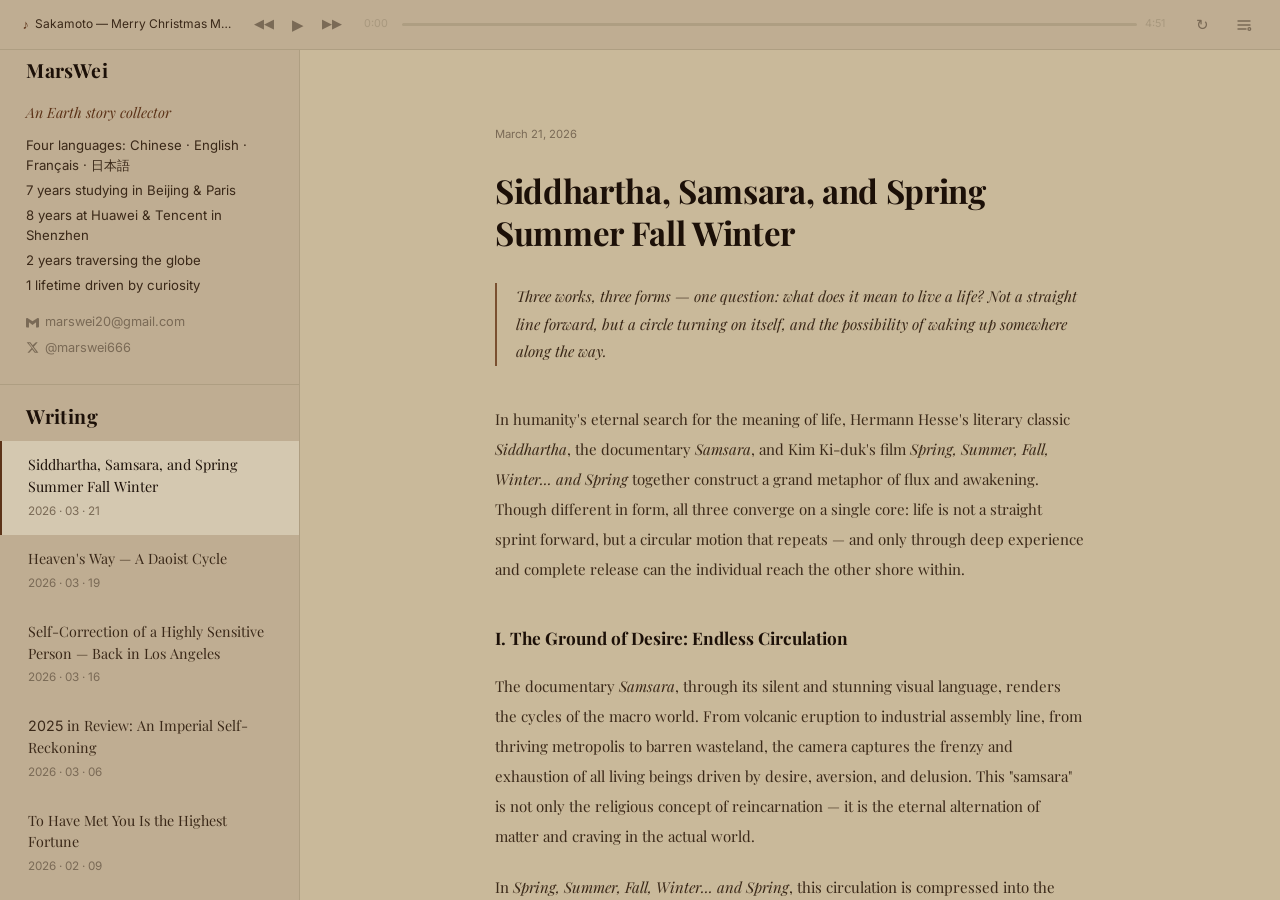
==== commit 1568a93e: "Add persistent music player with playlist, loop/shuffle/single modes Co-Authored-By: Claude Sonnet 4" ====
--- a/index.html
+++ b/index.html
@@ -10,9 +10,46 @@
   <link href="https://fonts.googleapis.com/css2?family=Playfair+Display:ital,wght@0,700;1,400&family=Inter:wght@400;500&family=Noto+Serif+SC:wght@400;700&display=swap" rel="stylesheet" />
   <link rel="icon" type="image/png" sizes="32x32" href="favicon-32x32.png" />
   <link rel="apple-touch-icon" href="favicon-32x32.png" />
-  <link rel="stylesheet" href="css/style.css?v=3" />
+  <link rel="stylesheet" href="css/style.css?v=4" />
 </head>
 <body>
+
+  <!-- ===== Music Player Bar ===== -->
+  <div class="player-bar" id="playerBar">
+    <div class="player-track-info">
+      <span class="player-note">♪</span>
+      <span class="player-track-name" id="playerTrackName">Energy Flow</span>
+    </div>
+    <div class="player-controls">
+      <button class="player-btn" id="playerPrev" title="Previous">&#9664;&#9664;</button>
+      <button class="player-btn player-btn-play" id="playerPlay" title="Play / Pause">&#9654;</button>
+      <button class="player-btn" id="playerNext" title="Next">&#9654;&#9654;</button>
+    </div>
+    <div class="player-progress-area">
+      <span class="player-time" id="playerCurrentTime">0:00</span>
+      <div class="player-progress-bar" id="playerProgressBar">
+        <div class="player-progress-fill" id="playerProgressFill"></div>
+      </div>
+      <span class="player-time" id="playerDuration">0:00</span>
+    </div>
+    <button class="player-mode-btn" id="playerMode" title="Loop">↻</button>
+
+    <!-- Playlist dropdown -->
+    <div class="player-playlist-wrap" id="playerPlaylistWrap">
+      <button class="player-playlist-btn" id="playerPlaylistBtn" title="Playlist">
+        <svg viewBox="0 0 24 24" fill="none" stroke="currentColor" stroke-width="2" stroke-linecap="round">
+          <line x1="3" y1="6" x2="21" y2="6"/>
+          <line x1="3" y1="12" x2="21" y2="12"/>
+          <line x1="3" y1="18" x2="15" y2="18"/>
+          <circle cx="20" cy="18" r="2"/>
+        </svg>
+      </button>
+      <ul class="player-playlist" id="playerPlaylist"></ul>
+    </div>
+  </div>
+
+  <!-- ===== Content Area ===== -->
+  <div class="content-area">
 
   <!-- ===== Sidebar ===== -->
   <aside class="sidebar">
@@ -1109,6 +1146,8 @@
 
   </main>
 
-  <script src="js/main.js?v=3"></script>
+  </div><!-- /.content-area -->
+
+  <script src="js/main.js?v=5"></script>
 </body>
 </html>
--- a/css/style.css
+++ b/css/style.css
@@ -29,6 +29,15 @@
   height: 100vh;
   overflow: hidden;
   display: flex;
+  flex-direction: column;
+}
+
+/* ===== Content Area (sidebar + main, below player bar) ===== */
+.content-area {
+  display: flex;
+  flex: 1;
+  overflow: hidden;
+  min-height: 0;
 }
 
 a { color: inherit; text-decoration: none; }
@@ -37,7 +46,7 @@
 .sidebar {
   width: var(--sidebar-w);
   min-width: var(--sidebar-w);
-  height: 100vh;
+  height: 100%;
   background: var(--sidebar-bg);
   border-right: 1px solid var(--border);
   display: flex;
@@ -163,7 +172,7 @@
 /* ===== Main Content ===== */
 .main {
   flex: 1;
-  height: 100vh;
+  height: 100%;
   overflow-y: auto;
   display: flex;
   justify-content: center;
@@ -237,8 +246,203 @@
 .back-btn { display: none; }
 
 /* ===== Responsive ===== */
+/* ===== Music Player Bar ===== */
+.player-bar {
+  flex-shrink: 0;
+  height: 50px;
+  background: var(--sidebar-bg);
+  border-bottom: 1px solid var(--border);
+  display: flex;
+  align-items: center;
+  gap: 1rem;
+  padding: 0 1.5rem;
+  z-index: 100;
+}
+
+.player-track-info {
+  display: flex;
+  align-items: center;
+  gap: 0.4rem;
+  flex: 0 0 210px;
+  min-width: 0;
+}
+
+.player-note {
+  color: var(--accent);
+  font-size: 0.85rem;
+  flex-shrink: 0;
+}
+
+.player-track-name {
+  font-size: 0.8rem;
+  color: var(--ink-soft);
+  white-space: nowrap;
+  overflow: hidden;
+  text-overflow: ellipsis;
+}
+
+.player-controls {
+  display: flex;
+  align-items: center;
+  gap: 0.3rem;
+  flex-shrink: 0;
+}
+
+.player-btn {
+  background: none;
+  border: none;
+  color: var(--ink-muted);
+  cursor: pointer;
+  font-size: 0.85rem;
+  padding: 0.3rem 0.45rem;
+  border-radius: 4px;
+  line-height: 1;
+  transition: color var(--transition), background var(--transition);
+}
+.player-btn:hover { color: var(--accent); background: var(--surface); }
+.player-btn-play { font-size: 1rem; }
+
+.player-progress-area {
+  flex: 1;
+  display: flex;
+  align-items: center;
+  gap: 0.5rem;
+  min-width: 0;
+}
+
+.player-time {
+  font-size: 0.72rem;
+  color: var(--ink-dim);
+  flex-shrink: 0;
+  min-width: 30px;
+  font-family: var(--font-sans);
+}
+
+.player-progress-bar {
+  flex: 1;
+  height: 3px;
+  background: var(--border);
+  border-radius: 2px;
+  cursor: pointer;
+  position: relative;
+  transition: height 0.15s;
+}
+.player-progress-bar:hover { height: 5px; }
+
+.player-progress-fill {
+  height: 100%;
+  width: 0%;
+  background: var(--accent);
+  border-radius: 2px;
+  pointer-events: none;
+}
+
+.player-mode-btn {
+  background: none;
+  border: none;
+  color: var(--ink-muted);
+  cursor: pointer;
+  font-size: 1rem;
+  padding: 0.3rem 0.4rem;
+  border-radius: 4px;
+  flex-shrink: 0;
+  transition: color var(--transition);
+  line-height: 1;
+}
+.player-mode-btn:hover { color: var(--accent); }
+.player-mode-btn.shuffle { color: var(--accent-dim); }
+
+.player-playlist-wrap {
+  position: relative;
+  flex-shrink: 0;
+}
+
+.player-playlist-btn {
+  background: none;
+  border: none;
+  color: var(--ink-muted);
+  cursor: pointer;
+  padding: 0.3rem 0.4rem;
+  border-radius: 4px;
+  display: flex;
+  align-items: center;
+  transition: color var(--transition);
+}
+.player-playlist-btn svg { width: 16px; height: 16px; display: block; }
+.player-playlist-btn:hover { color: var(--accent); }
+
+.player-playlist {
+  visibility: hidden;
+  opacity: 0;
+  pointer-events: none;
+  position: absolute;
+  top: calc(100% + 2px);
+  right: 0;
+  background: var(--surface);
+  border: 1px solid var(--border);
+  border-radius: 6px;
+  min-width: 240px;
+  list-style: none;
+  padding: 0.35rem 0;
+  box-shadow: 0 4px 16px rgba(28,16,8,0.12);
+  z-index: 200;
+  /* show fast, hide slow */
+  transition: opacity 0.25s 0.4s, visibility 0s 0.65s;
+}
+
+/* invisible bridge to fill the gap between button and list */
+.player-playlist::before {
+  content: '';
+  position: absolute;
+  bottom: 100%;
+  left: 0;
+  right: 0;
+  height: 10px;
+}
+
+.player-playlist-wrap:hover .player-playlist,
+.player-playlist.touch-open {
+  visibility: visible;
+  opacity: 1;
+  pointer-events: auto;
+  transition: opacity 0.12s, visibility 0s;
+}
+
+.player-playlist li {
+  padding: 0.55rem 1rem;
+  font-size: 0.82rem;
+  color: var(--ink-soft);
+  cursor: pointer;
+  white-space: nowrap;
+  overflow: hidden;
+  text-overflow: ellipsis;
+  transition: background var(--transition), color var(--transition);
+}
+.player-playlist li:hover { background: var(--sidebar-bg); color: var(--ink); }
+.player-playlist li.active { color: var(--accent); font-weight: 500; }
+
+/* ===== Responsive ===== */
 @media (max-width: 768px) {
   body { flex-direction: column; overflow: auto; height: auto; }
+  .content-area { flex-direction: column; flex: 1; overflow: visible; }
+
+  /* Fix player bar at top so it never scrolls away */
+  .player-bar {
+    position: fixed;
+    top: 0; left: 0; right: 0;
+    height: auto;
+    padding: 0.5rem 1rem;
+    flex-wrap: wrap;
+    gap: 0.4rem;
+    z-index: 300;
+  }
+  /* Push content below fixed player bar */
+  .content-area { margin-top: 68px; }
+
+  .player-track-info { flex: 1 1 100%; }
+  .player-controls { order: 1; }
+  .player-progress-area { order: 2; flex: 1 1 calc(100% - 120px); }
+  .player-mode-btn { order: 3; }
 
   .sidebar {
     width: 100%; min-width: 0;
@@ -252,6 +456,8 @@
   /* Article reading state: hide sidebar, show article content */
   body.show-article .sidebar { display: none !important; }
   body.show-article .main { display: block !important; }
+  /* Prevent Chrome from stealing horizontal swipes as browser back/forward */
+  body.show-article { overscroll-behavior-x: none; }
 
   .back-btn {
     display: block;
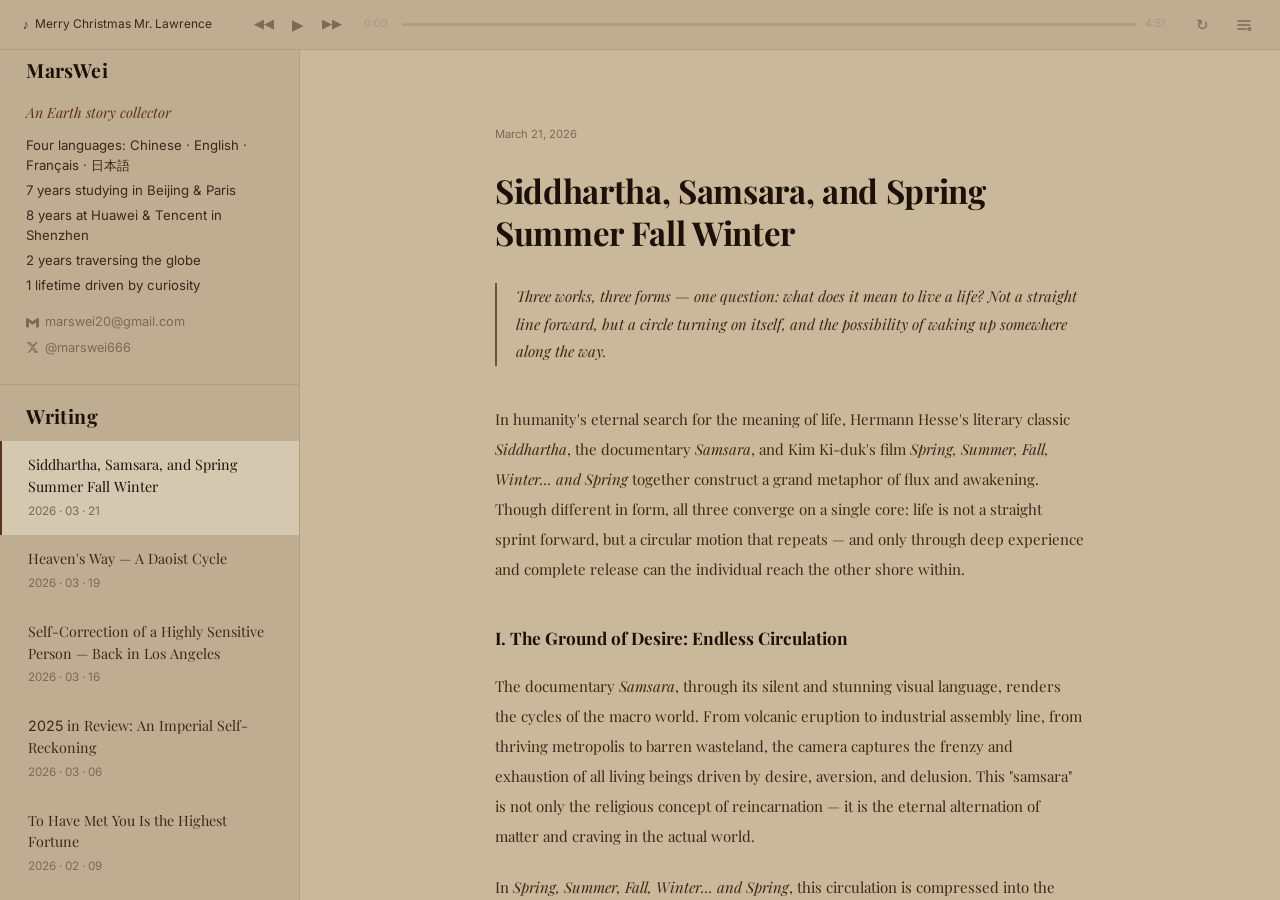
==== commit 88577c24: "Move all article images to image/ directory and update references Co-Authored-By: Claude Sonnet 4.6 " ====
--- a/index.html
+++ b/index.html
@@ -256,7 +256,7 @@
         <p><em>But one thing —<br>
         that heart has been hard.</em></p>
 
-        <img src="little-prince.png" alt="The Little Prince" style="width:100%;display:block;margin:2.5rem 0;" />
+        <img src="image/little-prince.png" alt="The Little Prince" style="width:100%;display:block;margin:2.5rem 0;" />
 
         <h2>A Note, Years Later</h2>
 
@@ -287,7 +287,7 @@
         <h2>1.</h2>
         <p>In the summer of 2008, at eighteen — after the gaokao, at home on holiday — I bought my first computer. In a second-floor room beside National Highway 316, I wrote a poem called <em>The Road Ahead</em>, casting my eyes toward the future.</p>
 
-        <img src="diary-2008.png" alt="远方的路 — 2008-07-10" style="width:100%;display:block;margin:2rem 0;border-radius:4px;" />
+        <img src="image/diary-2008.png" alt="远方的路 — 2008-07-10" style="width:100%;display:block;margin:2rem 0;border-radius:4px;" />
 
         <p>The ending I imagined held both dazzling growth and the coldness of the world. In that sense, perhaps I was a little bit oracle — the prophecy came true. I remember not wanting to write the ending too bleakly at eighteen, so I used ** to stand in for the actual words. Seventeen years later, in 2025, "bleak" is not an unfair word for the human heart — I mean the heart, not material progress or technology.</p>
         <p>Seventeen is a prime number. Seven is a beautiful prime — the universe speaks without words: a week has seven days, music has seven notes, a rainbow has seven colors. The number seventeen has brought extraordinary luck to a certain brand. Standing at my own freezing point today, I wonder: can fortune turn? Can I be granted just a little luck?</p>
@@ -329,7 +329,7 @@
         <p>Since 2023, driven by a kind of overflow of goodwill, I've been practicing active generosity toward the people and situations around me. From a market-economics perspective, it hasn't paid off — economically, it's been a net drain. And some of the low behavior I've encountered — in contrast to the environments of Huawei and Tencent — has been hard to digest. Goodwill is finite. It must go to the right people and the right causes.</p>
         <p>Keep going. In these coming months, I need to think clearly and choose one path — then throw myself into it completely.</p>
 
-        <img src="charlie-munger.png" alt="Poor Charlie's Almanack" style="width:100%;display:block;margin:2rem 0;border-radius:4px;" />
+        <img src="image/charlie-munger.png" alt="Poor Charlie's Almanack" style="width:100%;display:block;margin:2rem 0;border-radius:4px;" />
 
         <blockquote><em>"It is the time you have wasted for your rose that makes your rose so important."</em><br>— The Little Prince</blockquote>
 
@@ -358,7 +358,7 @@
 
         <p>In <em>Spring, Summer, Fall, Winter... and Spring</em>, this circulation is compressed into the lifespan of a solitary monastery and one monk. The mischievous cruelty of childhood in spring, the stirring of desire in the summer of youth, the enraged killing of middle age in autumn — the director captures with precision how desire sprouts, runs wild, and finally withers through the turning of seasons. Each generation seems to repeat the same errors. This fatalistic sense of recurrence is the most unsettling portrait of what samsara actually means.</p>
 
-        <img src="samsara-film-a.png" style="width:100%;display:block;margin:2rem 0;border-radius:4px;" />
+        <img src="image/samsara-film-a.png" style="width:100%;display:block;margin:2rem 0;border-radius:4px;" />
 
         <h2>II. The Value of Experience: Becoming Enlightened in the World</h2>
 
@@ -366,7 +366,7 @@
 
         <p>This resonates exactly with how the old monk in <em>Spring, Summer, Fall, Winter</em> teaches his student. Faced with the student's lostness, he does not offer empty scripture. He lets the young man go — to live through the anguish of love and the judgment of the law. Life must be burned in fire before compassion can rise from the ashes. As Siddhartha discovers, the river — like the flowing images in <em>Samsara</em> — is simultaneously past and future; all suffering and all joy are inseparable parts of a complete life.</p>
 
-        <img src="samsara-film-b.png" style="width:100%;display:block;margin:2rem 0;border-radius:4px;" />
+        <img src="image/samsara-film-b.png" style="width:100%;display:block;margin:2rem 0;border-radius:4px;" />
 
         <h2>III. The Other Shore of Awakening: Letting Go Is Completion</h2>
 
@@ -422,7 +422,7 @@
 
       <div class="article-body">
 
-        <img src="naval-49.png" style="width:100%;display:block;margin:2rem 0;border-radius:4px;" />
+        <img src="image/naval-49.png" style="width:100%;display:block;margin:2rem 0;border-radius:4px;" />
 
         <p>In January, while still in Tokyo, I had a series of conversations with ChatGPT and Gemini about psychology and discovered the concept of the Highly Sensitive Person (HSP). Secondary confirmation came through Xiaohongshu and Douyin. HSP is a double-edged trait — learning to use it well has become one of the central questions of this period. That month I wrote a piece on the subject: <em>Life as a Game: The HSP's Sense of Authorship</em>. Another piece — <em>Life as a Game: If Xiaomi Loses, Money Has No Meaning</em> — was also, in hindsight, an expression of the same observational sensitivity applied to social and market trends.</p>
 
@@ -440,7 +440,7 @@
 
         <p><strong>③</strong> Have I overestimated my ability to stay idle without restlessness? Taleb — author of my favorite book — worked eight years, then became himself. As an HSP, I was never well-suited to repetitive engineering work; during the industry's upswing the mismatch didn't show, but from 2021 onward the environment grew relentlessly intense, and the "spiritual quality" HSPs seek became a liability. Eight years in, the software engineering chapter ended. I'd actually been preparing for that ending for three years — modeling it loosely on Taleb's eight years — building toward the freedom to be idle on my own terms. This is now year three of that global wandering. And some anxiety has started to surface. I once wanted to test whether I had the stillness of Ding Yuanying from <em>The Distant Savior</em> — three quiet years in an ancient city. Year three tells me: the stillness I assumed I had is not as deep as I believed. This may also connect to a stock that fell nearly 50% over the six months from October 2025 to March 2026. HSPs love solitude — most people can't handle three months without work. For me, solitude requires a foundation of passive income, or a capital base that earns while I rest.</p>
 
-        <img src="peacock-50.png" style="width:100%;display:block;margin:2rem 0;border-radius:4px;" />
+        <img src="image/peacock-50.png" style="width:100%;display:block;margin:2rem 0;border-radius:4px;" />
 
         <p><strong>④</strong> Moving between Shenzhen, Tokyo, and Los Angeles creates emotional friction at every transition. I'd never seen plum blossoms before Tokyo — then suddenly saw them everywhere, all at once. Never seen peacocks roaming wild before LA — then they were on every street. Japan's excessive civility and cleanliness. America's absolute freedom and individuality. East Asia whitens its beauty standards; the West darkens them. Sometimes I want the open warmth of a Western embrace; sometimes I want Tokyo's quiet orderliness; sometimes I want China's quality-to-price ratio. This wanting-of-all-three is a black hole in my thinking. I'm trying to build the capacity to inhabit that black hole — to turn it into a genuine synthesis. The probability of succeeding is low. Or at least there's no visible output yet. But there's enough time ahead to keep trying, as long as the financial floor holds. HSPs genuinely love this kind of singular, unreplicable "creation."</p>
 
@@ -537,7 +537,7 @@
         <p>9. Morning runs. Reading. Writing.</p>
         <p>10. Clothes are better new; people are better old.</p>
 
-        <img src="snow-44.png" style="width:100%;display:block;margin:2rem 0;border-radius:4px;" />
+        <img src="image/snow-44.png" style="width:100%;display:block;margin:2rem 0;border-radius:4px;" />
 
         <p>11. What's it to you? What's it to me?</p>
         <p>12. Give without expecting return. If you expect return, don't give.</p>
@@ -550,7 +550,7 @@
         <p>19. Without broad learning you cannot navigate change; without precise thinking you cannot grasp subtlety.</p>
         <p>20. You admire him, you respect him — but you don't want to be him.</p>
 
-        <img src="snow-45.png" style="width:100%;display:block;margin:2rem 0;border-radius:4px;" />
+        <img src="image/snow-45.png" style="width:100%;display:block;margin:2rem 0;border-radius:4px;" />
 
         <p>21. A wealthy colleague's personal motto: <em>May I die young and never be reborn.</em></p>
         <p>22. The peak produces false devotees; dusk reveals the true believers.</p>
@@ -563,7 +563,7 @@
         <p>29. The sages' books were written to be read. Try to use them to get things done and they're useless.</p>
         <p>30. Vileness is the passport of the vile; nobility is the epitaph of the noble.</p>
 
-        <img src="snow-46.png" style="width:100%;display:block;margin:2rem 0;border-radius:4px;" />
+        <img src="image/snow-46.png" style="width:100%;display:block;margin:2rem 0;border-radius:4px;" />
 
         <p>31. "Labor is glorious. Heaven rewards diligence. Diligence is the foundation." — Read mostly in reverse.</p>
         <p>32. Heaven and earth are not benevolent — they treat all things as straw dogs. The sage is not benevolent — he treats the people as straw dogs.</p>
@@ -599,11 +599,11 @@
 
         <p><em>Tokyo Love Story</em> is an urban love story filmed at the height of Japan's economic boom. The crowded streets in the background are themselves a testament to that vitality. Filmed in 1990, broadcast on NHK in 1991. The drama ends like this:</p>
 
-        <img src="tls-39.png" style="width:100%;display:block;margin:2rem 0;border-radius:4px;" />
+        <img src="image/tls-39.png" style="width:100%;display:block;margin:2rem 0;border-radius:4px;" />
 
         <p>"Hello, Kanji — it must be evening there. I'm writing to say a proper goodbye. It's a little sad, but it isn't only sad. When all is said and done, walking the same streets as you, in the same season — that's something I'll always remember. Kanji, this moment right now is the most beautiful one. This moment of parting with you. Being able to be with you like this — I think I'll be able to keep going, and be strong. Meeting you was one of the greatest things that ever happened to me. I won't say goodbye, and I won't make any promises — I feel certain we'll meet again. P.S. How are you?" — Rika left the Tokyo headquarters for the Los Angeles office. Six months later, she resigned. No one knew where she went.</p>
 
-        <img src="tls-40.png" style="width:100%;display:block;margin:2rem 0;border-radius:4px;" />
+        <img src="image/tls-40.png" style="width:100%;display:block;margin:2rem 0;border-radius:4px;" />
 
         <h2>1993</h2>
 
@@ -611,13 +611,13 @@
 
         <p>"It isn't often that you meet someone you could love for a lifetime. But once you fall in love, that's a different story. That's why I treasure every memory of having loved you. I truly mean that. The memories of loving you, and the memories of being loved by you — they're all right here, safe inside me. It's not about wondering what love will look like tomorrow. The person I was when I loved you — that's how I became who I am now. And I can honestly say to myself: you did well. No matter what I'm doing, I am always myself." — Rika</p>
 
-        <img src="tls-41.png" style="width:100%;display:block;margin:2rem 0;border-radius:4px;" />
+        <img src="image/tls-41.png" style="width:100%;display:block;margin:2rem 0;border-radius:4px;" />
 
         <h2>Yoyogi Park, Shibuya</h2>
 
         <p>I spent the whole afternoon walking through Yoyogi Park in Shibuya, trying to find that star-shaped plaza. Across the pedestrian bridge, over the main road — the star pattern and the side pillars were still there, unchanged after thirty years. That was lucky. If the structure had been rebuilt, I could never have found it from memory alone.</p>
 
-        <img src="tls-42.png" style="width:100%;display:block;margin:2rem 0;border-radius:4px;" />
+        <img src="image/tls-42.png" style="width:100%;display:block;margin:2rem 0;border-radius:4px;" />
 
         <h2>小田和正 — Love Story は突然に</h2>
 
@@ -827,13 +827,13 @@
 
         <p>Lately I've been practicing songs by Nakashima Miyuki and Nakashima Mika. The former is a true master — songwriter, composer, vocalist, all in one — born in Sapporo, the northernmost major city, in Hokkaido. The film <em>Love Letter</em> was shot in Otaru, a small city just south of Sapporo. It's winter now, and at Pudong I passed several young women heading to Hokkaido to ski. They said skiing releases a lot of unhappiness. I believe them.</p>
 
-        <img src="tennis-32.png" style="width:100%;display:block;margin:2rem 0;border-radius:4px;" />
+        <img src="image/tennis-32.png" style="width:100%;display:block;margin:2rem 0;border-radius:4px;" />
 
         <p>Going through Nakashima Miyuki's catalogue, I confirmed what people say online: her songs fed half of Hong Kong's music scene in the last century. Countless works were covered in Cantonese and became classics in their own right. There's also a rumor — unverified — that Beyond's lead vocalist Wong Ka-kui despised cover versions on principle.</p>
 
         <p>QQ Music describes her this way: <em>"Her voice was born in Showa, passed through Heisei, and arrived in Reiwa."</em> Showa, Heisei, Reiwa — Japan still keeps its traditional era names. Showa is the era most people know from World War II, Emperor Hirohito reigning for nearly sixty years. Then came thirty years of Heisei — roughly 1990 to 2020 — the era people call Japan's Lost Thirty Years, the age of the herbivore generation and the hikikomori. And now we're in Reiwa, year seven.</p>
 
-        <img src="tennis-33.png" style="width:100%;display:block;margin:2rem 0;border-radius:4px;" />
+        <img src="image/tennis-33.png" style="width:100%;display:block;margin:2rem 0;border-radius:4px;" />
 
         <h2>The Lost Thirty Years</h2>
 
@@ -843,7 +843,7 @@
 
         <p>The bottom came around 2020. The last five years have seen the Nikkei return to — and exceed — its 1990 peak. Youth employment is approaching 100%. Real estate prices have doubled from their trough. Bank interest rates have turned positive again.</p>
 
-        <img src="tokyo-uni-34.png" style="width:100%;display:block;margin:2rem 0;border-radius:4px;" />
+        <img src="image/tokyo-uni-34.png" style="width:100%;display:block;margin:2rem 0;border-radius:4px;" />
 
         <h2>Two Dramas, Two Eras</h2>
 
@@ -870,7 +870,7 @@
 
       <div class="article-body">
 
-        <img src="distant-savior.png" style="width:100%;display:block;margin:2rem 0;border-radius:4px;" />
+        <img src="image/distant-savior.png" style="width:100%;display:block;margin:2rem 0;border-radius:4px;" />
 
         <h2>1. Ding Yuanying on Weak Culture vs. Strong Culture</h2>
 
@@ -966,7 +966,7 @@
 
         <p>As a modern person: can you freely dispose of your own time? Can you freely choose a profession, and freely walk away from one? Can you stand as an equal before someone of enormous wealth, without flinching? Can you resist the pull of any interest group that comes with an offer? None of this is merely a matter of attitude or courage. It is a real-world capability — one that must be built, and can be lost.</p>
 
-        <img src="whale-25.png" style="width:100%;display:block;margin:2rem 0;border-radius:4px;" />
+        <img src="image/whale-25.png" style="width:100%;display:block;margin:2rem 0;border-radius:4px;" />
 
         <p>Compared to freedom, ideals are something different: a person's self-expectation, a way of expressing self-worth. Dreams are a kind of "life bubble" — they can be large or small, gradually realized or left unrealized entirely. But freedom cannot be absent, not even for a moment.</p>
 
@@ -974,7 +974,7 @@
 
         <p>There is a kind of sudden clarity in that sentence. It warns: you must free yourself from personal and material dependence on any external organization. And your choice of profession should come from interest and responsibility — not from the pressure of survival. The saying draws from an older set of values: <em>without stable property, no stable mind; without a stable mind, no freedom; without freedom, no morality.</em></p>
 
-        <img src="thangka-26.png" style="width:100%;display:block;margin:2rem 0;border-radius:4px;" />
+        <img src="image/thangka-26.png" style="width:100%;display:block;margin:2rem 0;border-radius:4px;" />
 
         <p>In a commercial society, freedom of thought is no longer just a philosophical term. It is an expensive existential posture — one grounded in freedom of both mind and material means.</p>
 
@@ -1005,7 +1005,7 @@
 
         <p>It was my first encounter with the concept. The story goes: the people of earth wanted to bypass God's intermediaries — the priests — and speak to God directly. To reach heaven, humanity began building the Tower of Babel. God, finding these people presumptuous and foolish, invented different languages as punishment. Humans could no longer communicate with one another. The tower could not be built. Humanity could not reach God.</p>
 
-        <img src="tokyo-21.png" style="width:100%;display:block;margin:2rem 0;border-radius:4px;" />
+        <img src="image/tokyo-21.png" style="width:100%;display:block;margin:2rem 0;border-radius:4px;" />
 
         <p>In the first half of 2025, I was in Los Angeles. For reasons I hadn't entirely planned, I joined the Mormon church and began reading the Bible in English. The Old Testament opens with the Tower of Babel. Since then, my church membership has followed me: from Los Angeles, to Vancouver, to Hong Kong Island, and now to a parish in Minato Ward — the most expensive district in Tokyo.</p>
 
@@ -1015,13 +1015,13 @@
 
         <p>Ninety percent of people spend their entire lives competing for resources within a single circle, grinding through KPIs and performance reviews to level up. But China, the US, and Japan are three separate circles. Between those circles exist information gaps — about services, prices, opportunities — that most people never see. Why not use the infrastructure that governments have spent decades building? Earn in dollars, spend in yen: that's a dimensional strike. If you earn $10,000 a month in the US and bring it to Tokyo, it becomes 1.5 million yen after tax — roughly 2 million pre-tax. Almost no Japanese worker earns that. Build the channel, and earning $10,000 a month in America is entirely ordinary. The same logic applies to Shenzhen: $10,000 becomes 73,000 RMB after conversion — around 120,000 pre-tax. That number dominates. And while US-China relations carry real uncertainty, US-Japan relations do not. Use the current. Ride the wind.</p>
 
-        <img src="tokyo-22.png" style="width:100%;display:block;margin:2rem 0;border-radius:4px;" />
+        <img src="image/tokyo-22.png" style="width:100%;display:block;margin:2rem 0;border-radius:4px;" />
 
         <p>Sometimes I get in my own head. I wonder if I'm being arrogant — if I should just go back to Shenzhen and be a normal worker like everyone else, rather than chasing some idea that might turn out to be an empty basket. Insisting on being my own master. Insisting on a path that crosses outside China. Trying to build a black hole of information and price arbitrage across three economies — China, Japan, America — using four languages as the instrument. Is it delusion? Sometimes, on this solitary one-way road, I genuinely don't know.</p>
 
         <p>There's a strange coincidence I keep coming back to. My Chinese name, in Japanese pronunciation, sounds like <em>gisei</em>. And <em>gisei</em> — 犠牲 — means sacrifice, or victim. When I realized that, I felt it: the language that gave me power also delivered a dark punchline.</p>
 
-        <img src="tokyo-23.png" style="width:100%;display:block;margin:2rem 0;border-radius:4px;" />
+        <img src="image/tokyo-23.png" style="width:100%;display:block;margin:2rem 0;border-radius:4px;" />
 
         <p>Tomorrow is Sunday. I'll wake up early and take myself to the Minato Ward parish for service. I'll introduce myself — let people know who Mars is. Most likely I'll end up at the front, answering the oldest questions: Where do I come from? What am I doing here? What am I confused about?</p>
 
@@ -1048,15 +1048,15 @@
 
         <p>From 2008, I studied near the West 2nd Ring Road — the "Beixiaguan Base," as we called it. At eighteen, something would catch my attention each time I took the bus down Xueyuan Road toward the universities clustered around the West 3rd Ring. Passing the Weigongcun area, I'd lean my head against the cold glass and stare at the Chinese Academy of Social Sciences. I was curious: what does social science actually do? Is it useful? What kind of people work inside those buildings? A seed, nothing more. My major was computer science — about as far from social science as you can get.</p>
 
-        <img src="art-13.png" style="width:100%;display:block;margin:2rem 0;border-radius:4px;" />
+        <img src="image/art-13.png" style="width:100%;display:block;margin:2rem 0;border-radius:4px;" />
 
         <p>I graduated in 2015 and caught the tail end of the internet boom. From 2015 to 2020, changing jobs was easy and normal — interviewers didn't try to trip you up. Then, from 2020 onward, that seed from 2008 began to sprout. I started asking questions I'd never thought to ask before: Why are the gaps between industries so enormous? Everyone seems equally hardworking and intelligent — so why do internet workers earn so disproportionately much? Why is real estate so obscenely profitable that Tsinghua and Peking University graduates go into property sales? Working hard is fine — but why does that mean staying until eleven every night? We're all made of flesh and blood. Nobody can sustain that for twenty years. And yet everyone does it, every day. Why?</p>
 
-        <img src="art-14.png" style="width:100%;display:block;margin:2rem 0;border-radius:4px;" />
+        <img src="image/art-14.png" style="width:100%;display:block;margin:2rem 0;border-radius:4px;" />
 
         <p>Fortunately, colleagues started recommending books: <em>Fooled by Randomness</em>, <em>The Black Swan</em>, <em>Antifragile</em>. Reading them, I felt a strange kind of flow — a quiet excitement — and a sense of resonance with authors I'd never met, writing from places I'd never been. Real estate, the internet industry — these are just fragments of a larger system. Getting rich in them isn't purely a reflection of your own ability. It's randomness: you happened to graduate into the right industry at the right moment.</p>
 
-        <img src="art-15.png" style="width:100%;display:block;margin:2rem 0;border-radius:4px;" />
+        <img src="image/art-15.png" style="width:100%;display:block;margin:2rem 0;border-radius:4px;" />
 
         <h2>Conclusion First</h2>
 
@@ -1064,19 +1064,19 @@
 
         <p>The English title of <em>Demi-Gods and Semi-Devils</em> — Jin Yong's novel — is almost too apt: half-god, half-devil, good and evil residing in the same being, separated by a single thought. A life's work is learning how to keep the devil's side in check — without exhausting yourself in the process. A cycle. A positive cycle. A kind of happiness.</p>
 
-        <img src="art-16.png" style="width:100%;display:block;margin:2rem 0;border-radius:4px;" />
+        <img src="image/art-16.png" style="width:100%;display:block;margin:2rem 0;border-radius:4px;" />
 
         <h2>2023: The Experiments</h2>
 
         <p>When the pandemic ended in 2023, I began what I'd call wild sociology — informal social experiments and group observation. Four concrete projects: an offline writing and reading salon at Tencent, an outdoor karaoke group, a tennis group, an English and French conversation corner. All of it outside work hours, on weekends, self-funded, entirely self-driven. The post-pandemic mood was optimistic. People wanted to get out, socialize, spend money. The energy was genuinely good.</p>
 
-        <img src="art-17.png" style="width:100%;display:block;margin:2rem 0;border-radius:4px;" />
+        <img src="image/art-17.png" style="width:100%;display:block;margin:2rem 0;border-radius:4px;" />
 
         <h2>2024: The Exhaustion</h2>
 
         <p>By 2024, the environment had grown tired — slowly, imperceptibly — and it was dragging people down with it. Fewer people came out. Activities became harder to organize. And after a year of experiments, I'd also discovered how wide the gap was between what I'd expected and what actually existed. Respect and basic courtesy, it turned out, were not default behaviors among this group of "smart, accomplished" people. I'd been naive. I was also tired. So I let go — and left to travel the world alone for a year. There's a Liang Bo song called <em>Appear and Leave</em>.</p>
 
-        <img src="art-18.png" style="width:100%;display:block;margin:2rem 0;border-radius:4px;" />
+        <img src="image/art-18.png" style="width:100%;display:block;margin:2rem 0;border-radius:4px;" />
 
         <h2>2025: The Reckoning</h2>
 
@@ -1086,7 +1086,7 @@
 
         <p>Layer the internet on top — its amplification of gender conflict, mutual harm, everyone too afraid to offer genuine warmth for fear of being hurt — and trust reaches its absolute floor. People retreat into their own shells, doing quiet self-repair. There's a Liang Bo song called <em>Changed</em>.</p>
 
-        <img src="art-19.png" style="width:100%;display:block;margin:2rem 0;border-radius:4px;" />
+        <img src="image/art-19.png" style="width:100%;display:block;margin:2rem 0;border-radius:4px;" />
 
         <h2>A Dream</h2>
 
@@ -1121,7 +1121,7 @@
 
         <p>In 2022, I looked out at the calm, fenced-in water of the OCT residential complex and felt none of the old thrill. I floated on my back, stared up at the sky, and let my thoughts drift to those three names. To still be healthy — in body and in mind — is its own kind of fortune.</p>
 
-        <img src="pool-paris.png" alt="Pool" style="width:100%;display:block;margin:2rem 0;border-radius:4px;" />
+        <img src="image/pool-paris.png" alt="Pool" style="width:100%;display:block;margin:2rem 0;border-radius:4px;" />
 
         <h2>II. Three Animal Lives</h2>
 
@@ -1137,7 +1137,7 @@
 
         <p>To this day, that memory troubles me.</p>
 
-        <img src="lds-church.png" alt="The Church of Jesus Christ of Latter-day Saints" style="width:100%;display:block;margin:2rem 0;border-radius:4px;" />
+        <img src="image/lds-church.png" alt="The Church of Jesus Christ of Latter-day Saints" style="width:100%;display:block;margin:2rem 0;border-radius:4px;" />
 
         <blockquote><em>"If you tell me you'll come at four in the afternoon, I'll start feeling happy at three. The closer the time gets, the happier I feel."</em><br>— The Little Prince</blockquote>
 
--- a/css/style.css
+++ b/css/style.css
@@ -443,6 +443,7 @@
   .player-controls { order: 1; }
   .player-progress-area { order: 2; flex: 1 1 calc(100% - 120px); }
   .player-mode-btn { order: 3; }
+  .player-playlist { left: 0; right: auto; min-width: 220px; }
 
   .sidebar {
     width: 100%; min-width: 0;
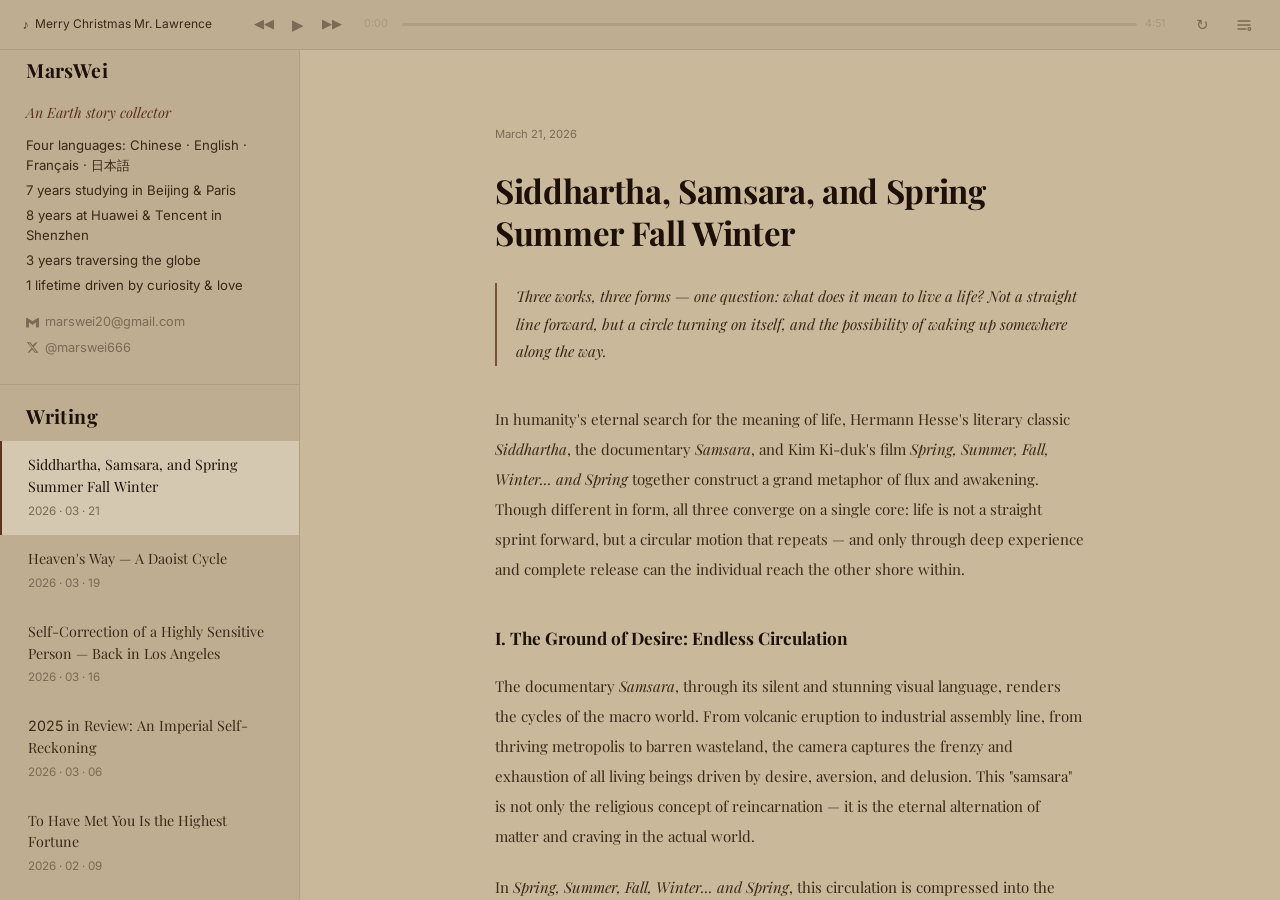
==== commit 7bf7cc75: "Update bio: 2→3 years traversing, add love to tagline Co-Authored-By: Claude Sonnet 4.6 <noreply@ant" ====
--- a/index.html
+++ b/index.html
@@ -62,8 +62,8 @@
         <span class="bio-line">Four languages: Chinese · English · Français · 日本語</span>
         <span class="bio-line">7 years studying in Beijing &amp; Paris</span>
         <span class="bio-line">8 years at Huawei &amp; Tencent in Shenzhen</span>
-        <span class="bio-line">2 years traversing the globe</span>
-        <span class="bio-line"><span class="num">1</span> lifetime driven by curiosity</span>
+        <span class="bio-line">3 years traversing the globe</span>
+        <span class="bio-line"><span class="num">1</span> lifetime driven by curiosity &amp; love</span>
       </div>
 
       <a href="mailto:marswei20@gmail.com" class="social-link">
--- a/css/style.css
+++ b/css/style.css
@@ -400,13 +400,22 @@
   height: 10px;
 }
 
-.player-playlist-wrap:hover .player-playlist,
+@media (hover: hover) {
+  .player-playlist-wrap:hover .player-playlist {
+    visibility: visible;
+    opacity: 1;
+    pointer-events: auto;
+    transition: opacity 0.12s, visibility 0s;
+  }
+}
+
 .player-playlist.touch-open {
   visibility: visible;
   opacity: 1;
   pointer-events: auto;
   transition: opacity 0.12s, visibility 0s;
 }
+
 
 .player-playlist li {
   padding: 0.55rem 1rem;
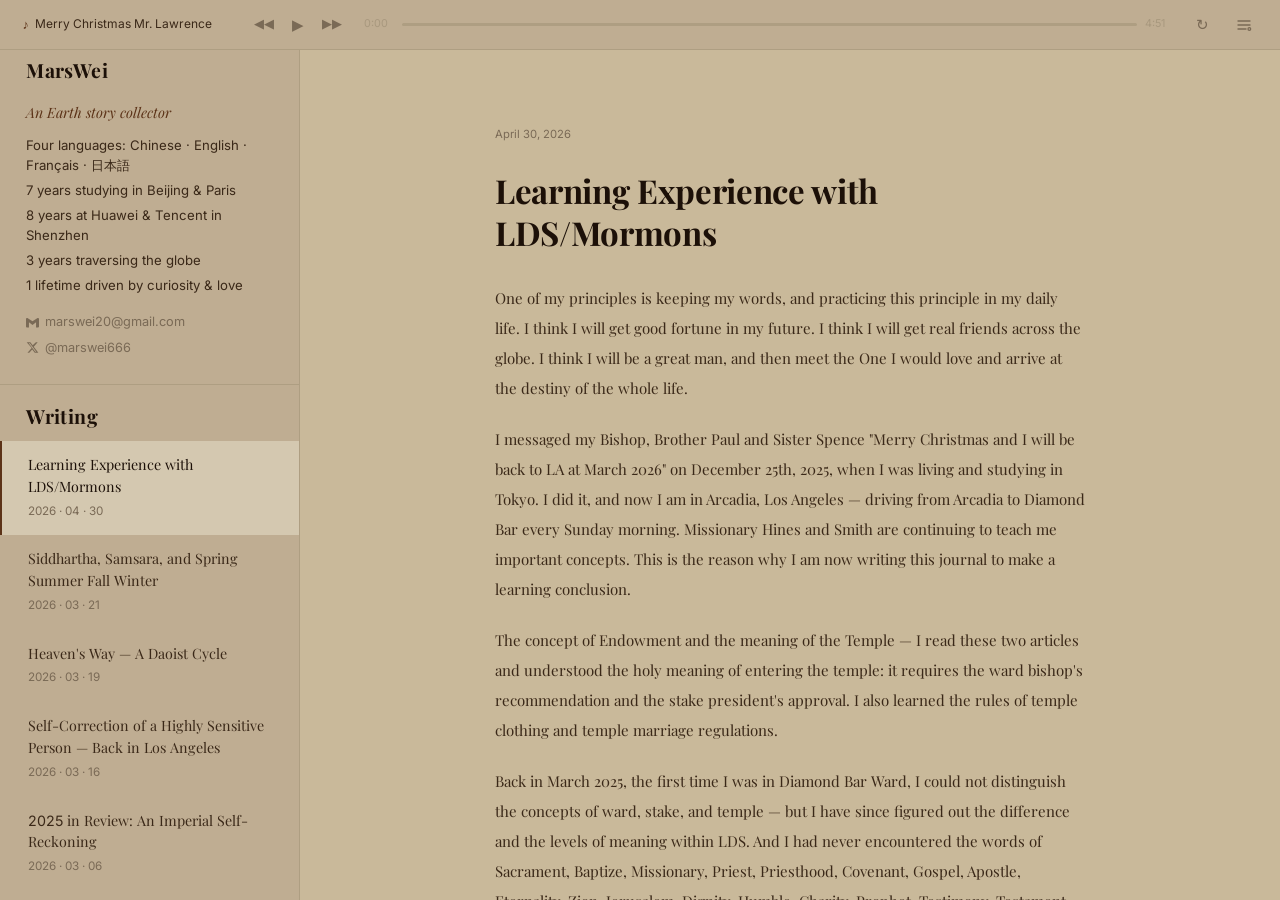
==== commit b1be6daf: "Add article 19: Learning Experience with LDS/Mormons Co-Authored-By: Claude Sonnet 4.6 <noreply@anth" ====
--- a/index.html
+++ b/index.html
@@ -85,7 +85,12 @@
     <nav class="sidebar-articles">
       <div class="articles-section-label">Writing</div>
 
-      <div class="article-item active" data-article="18">
+      <div class="article-item active" data-article="19">
+        <div class="article-item-title">Learning Experience with LDS/Mormons</div>
+        <div class="article-item-date">2026 · 04 · 30</div>
+      </div>
+
+      <div class="article-item" data-article="18">
         <div class="article-item-title">Siddhartha, Samsara, and Spring Summer Fall Winter</div>
         <div class="article-item-date">2026 · 03 · 21</div>
       </div>
@@ -337,7 +342,37 @@
     </article>
 
     <!-- Article 18 -->
-    <article class="article-view active" data-article="18">
+    <!-- Article 19 -->
+    <article class="article-view active" data-article="19">
+      <div class="article-view-meta">
+        <span class="article-view-date">April 30, 2026</span>
+      </div>
+
+      <h1>Learning Experience with LDS/Mormons</h1>
+
+      <div class="article-body">
+
+        <p>One of my principles is keeping my words, and practicing this principle in my daily life. I think I will get good fortune in my future. I think I will get real friends across the globe. I think I will be a great man, and then meet the One I would love and arrive at the destiny of the whole life.</p>
+
+        <p>I messaged my Bishop, Brother Paul and Sister Spence "Merry Christmas and I will be back to LA at March 2026" on December 25th, 2025, when I was living and studying in Tokyo. I did it, and now I am in Arcadia, Los Angeles — driving from Arcadia to Diamond Bar every Sunday morning. Missionary Hines and Smith are continuing to teach me important concepts. This is the reason why I am now writing this journal to make a learning conclusion.</p>
+
+        <p>The concept of <a href="https://www.churchofjesuschrist.org/study/manual/gospel-topics/endowment" target="_blank" rel="noopener">Endowment</a> and the meaning of the <a href="https://www.churchofjesuschrist.org/study/manual/preparing-to-enter-the-holy-temple" target="_blank" rel="noopener">Temple</a> — I read these two articles and understood the holy meaning of entering the temple: it requires the ward bishop's recommendation and the stake president's approval. I also learned the rules of temple clothing and temple marriage regulations.</p>
+
+        <p>Back in March 2025, the first time I was in Diamond Bar Ward, I could not distinguish the concepts of ward, stake, and temple — but I have since figured out the difference and the levels of meaning within LDS. And I had never encountered the words of Sacrament, Baptize, Missionary, Priest, Priesthood, Covenant, Gospel, Apostle, Eternality, Zion, Jerusalem, Dignity, Humble, Charity, Prophet, Testimony, Testament, Doctrine, Moses, Temptation, Worship, Resurrection, Quorum, Ordinance, Redeem, Tithing, Obligation, Repentance, Bishop, Relief, Reverent, Salvation, and Savior — even though I studied in a well-regarded university and my English skills are strong by Cambridge IELTS standards. But now, those words are deeply carved in my head after just one year of part-time reading and understanding. This is the gift from God. This is the reflection of my principle of keeping my word through action.</p>
+
+        <img src="image/lds-book.png" style="width:100%;display:block;margin:2rem 0;border-radius:4px;" />
+
+        <p>My missionaries Hines and Smith keep in touch with me by email and were happy to see me back in LA again. They are great people and friends who share wisdom and knowledge with me, and are now introducing the Temple Baptism to me. I am doing my best to arrange a temple recommendation with my Bishop Prochet.</p>
+
+        <p>Dear Heavenly Father, thank you for this beautiful night on which I wrote down this journal from my inner heart. God bless us a peaceful life, and God bless every kind and struggling person to have enough energy to chase their eternal will.</p>
+
+        <br/><br/><br/><br/><br/><br/><br/><br/><br/><br/>
+
+      </div>
+    </article>
+
+    <!-- Article 18 -->
+    <article class="article-view" data-article="18">
       <div class="article-view-meta">
         <span class="article-view-date">March 21, 2026</span>
       </div>
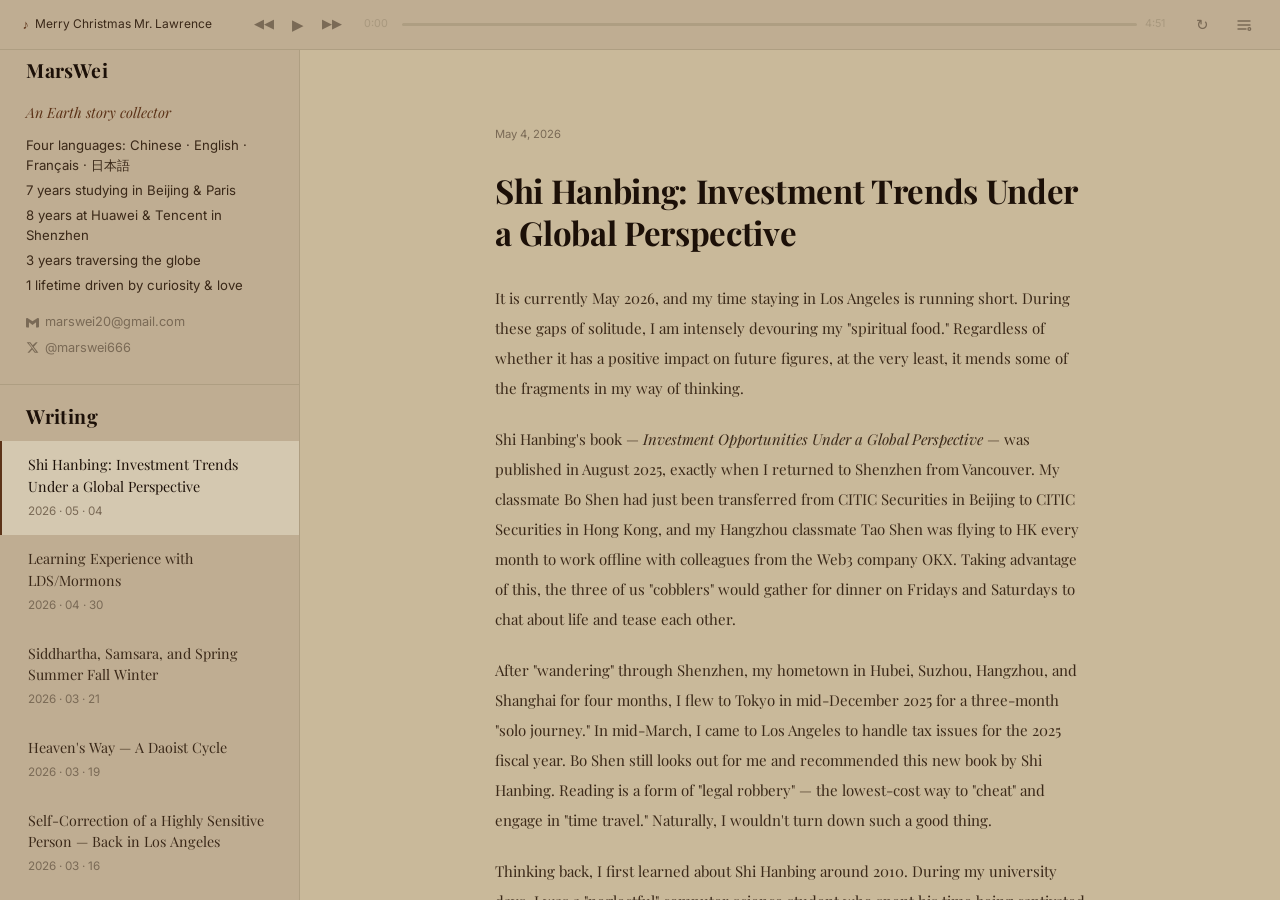
==== commit c5298107: "Add article 20: Shi Hanbing Investment Trends Under a Global Perspective Co-Authored-By: Claude Sonn" ====
--- a/index.html
+++ b/index.html
@@ -85,7 +85,12 @@
     <nav class="sidebar-articles">
       <div class="articles-section-label">Writing</div>
 
-      <div class="article-item active" data-article="19">
+      <div class="article-item active" data-article="20">
+        <div class="article-item-title">Shi Hanbing: Investment Trends Under a Global Perspective</div>
+        <div class="article-item-date">2026 · 05 · 04</div>
+      </div>
+
+      <div class="article-item" data-article="19">
         <div class="article-item-title">Learning Experience with LDS/Mormons</div>
         <div class="article-item-date">2026 · 04 · 30</div>
       </div>
@@ -341,9 +346,48 @@
       </div>
     </article>
 
+    <!-- Article 20 -->
+    <article class="article-view active" data-article="20">
+      <div class="article-view-meta">
+        <span class="article-view-date">May 4, 2026</span>
+      </div>
+
+      <h1>Shi Hanbing: Investment Trends Under a Global Perspective</h1>
+
+      <div class="article-body">
+
+        <p>It is currently May 2026, and my time staying in Los Angeles is running short. During these gaps of solitude, I am intensely devouring my "spiritual food." Regardless of whether it has a positive impact on future figures, at the very least, it mends some of the fragments in my way of thinking.</p>
+
+        <p>Shi Hanbing's book — <em>Investment Opportunities Under a Global Perspective</em> — was published in August 2025, exactly when I returned to Shenzhen from Vancouver. My classmate Bo Shen had just been transferred from CITIC Securities in Beijing to CITIC Securities in Hong Kong, and my Hangzhou classmate Tao Shen was flying to HK every month to work offline with colleagues from the Web3 company OKX. Taking advantage of this, the three of us "cobblers" would gather for dinner on Fridays and Saturdays to chat about life and tease each other.</p>
+
+        <p>After "wandering" through Shenzhen, my hometown in Hubei, Suzhou, Hangzhou, and Shanghai for four months, I flew to Tokyo in mid-December 2025 for a three-month "solo journey." In mid-March, I came to Los Angeles to handle tax issues for the 2025 fiscal year. Bo Shen still looks out for me and recommended this new book by Shi Hanbing. Reading is a form of "legal robbery" — the lowest-cost way to "cheat" and engage in "time travel." Naturally, I wouldn't turn down such a good thing.</p>
+
+        <p>Thinking back, I first learned about Shi Hanbing around 2010. During my university days, I was a "neglectful" computer science student who spent his time being captivated by the program <em>Caijing Langyan</em> (Financial Lang-Eye). My impression of Shi Hanbing back then was that of a lone knight of justice.</p>
+
+        <p>In August 2014, Shi Hanbing published <em>Shi Hanbing Says: Major Economic Trends for the Next Twenty Years</em>, a two-volume set that later became a banned book. When I started my global travels in May 2024, I couldn't bear to throw away the cherished items in my 130-square-meter apartment in Overseas Chinese Town (OCT), but the books on the shelves had to go. The only things I kept were about 20 books I couldn't part with, which I've kept in the trunk of my car ever since. Among them was Shi Hanbing's set. There were also other banned books — such as the 2022 work by a Tsinghua Social Sciences professor, <em>The Art of the Possible: 30 Lectures on Comparative Politics</em>; the semi-autobiography of Li Xiaomu (owner of a Hunan restaurant in Shinjuku, Tokyo), <em>Kabukicho Guide</em>; and Feng Tang's erotic novel <em>No Two</em>.</p>
+
+        <img src="image/lucky-cats-tokyo.png" style="width:100%;display:block;margin:2rem 0;border-radius:4px;" />
+
+        <p>Returning to the book <em>Investment Trends Under a Global Perspective</em>, there is a chapter regarding the AI era. The conclusion is: a shortage of power and energy. Combining this with the computer industry, the targets of my colleagues, and current market validation, the AI era faces more than just energy shortages — there are storage shortages (Samsung Electronics, SK Hynix, Kioxia, SanDisk, Western Digital, Seagate, Micron); optical module shortages (Innolight in Suzhou, YOFC in Wuhan, Lumentum, Broadcom, Cisco); CPU chip shortages (Intel, Arm, AMD, Qualcomm); Cloud/AI Cloud service shortages (Oracle, Nebius, CoreWeave); manufacturing shortages (TSMC, Foxconn Industrial Internet); and liquid cooling shortages (Envicool, Vertiv, Super Micro Computer).</p>
+
+        <p>The final chapter of the book mentions the collapse of globalization: "The 2018 US-China trade war was a landmark event in the collapse of globalization." Thinking back to 2023, I organized a year-long offline writing and reading salon for Tencent employees in OCT, Shenzhen. One session shared the 45th anniversary of Shenzhen's Reform and Opening Up, drawing on Ezra Vogel's <em>Deng Xiaoping and the Transformation of China</em>. 2018, with the ZTE and Huawei incidents, was truly a watershed moment of the era. Starting from the Third Plenary Session in 1978, the key markers were 1988, 1998, 2008, and 2018. 1998 saw the reform of real estate finance and the founding of internet giants like Tencent, Alibaba, and NetEase. From 1998 to 2018, those twenty years were two decades of triumphant progress for real estate and the internet. Shenzhen's 40 years of development truly equates to 100 years of development in other countries or regions.</p>
+
+        <p>Many colleagues born in the 80s who graduated early rode the dual-engines of property and the internet, seeing their wealth skyrocket in Shenzhen Bay. Those born in the 90s only caught the last train of the internet, and the three years wasted in graduate school feel all the more regrettable. Life is unpredictable; to achieve the trend predictions found in the book truly requires immense insight and effort.</p>
+
+        <p>In this era of information explosion and rapid iteration, reading is more important than ever! Short-form videos cannot provide systematic thinking; that can only come from self-summary and output!</p>
+
+        <p>And so, I set out again. My mindset has returned to that of my 25-year-old self, just graduated. I am forgetting the labels of the two "Big Tech" firms in Shenzhen, reinventing myself, and starting to hustle again from the foundational work in Tokyo.</p>
+
+        <p>The future is unpredictable, yet the future is full of promise!</p>
+
+        <br/><br/><br/><br/><br/><br/><br/><br/><br/><br/>
+
+      </div>
+    </article>
+
     <!-- Article 18 -->
     <!-- Article 19 -->
-    <article class="article-view active" data-article="19">
+    <article class="article-view" data-article="19">
       <div class="article-view-meta">
         <span class="article-view-date">April 30, 2026</span>
       </div>
